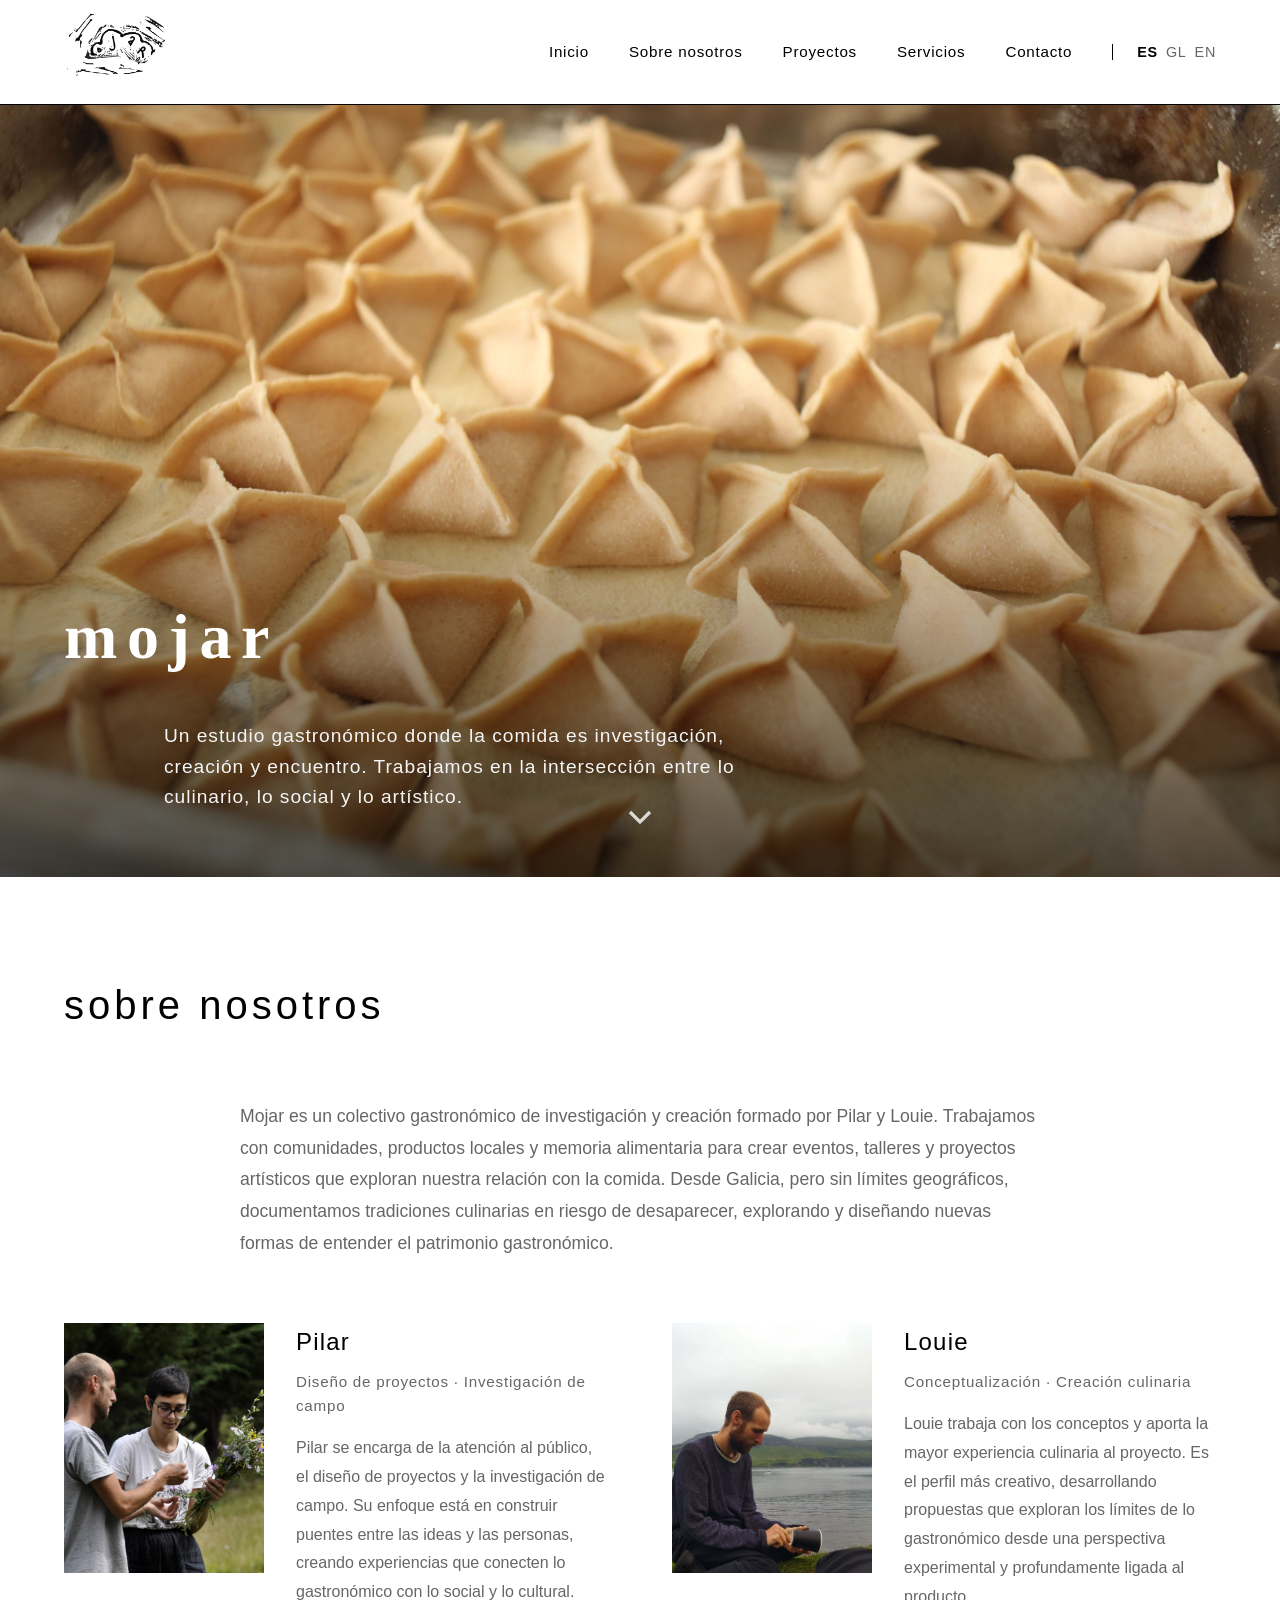
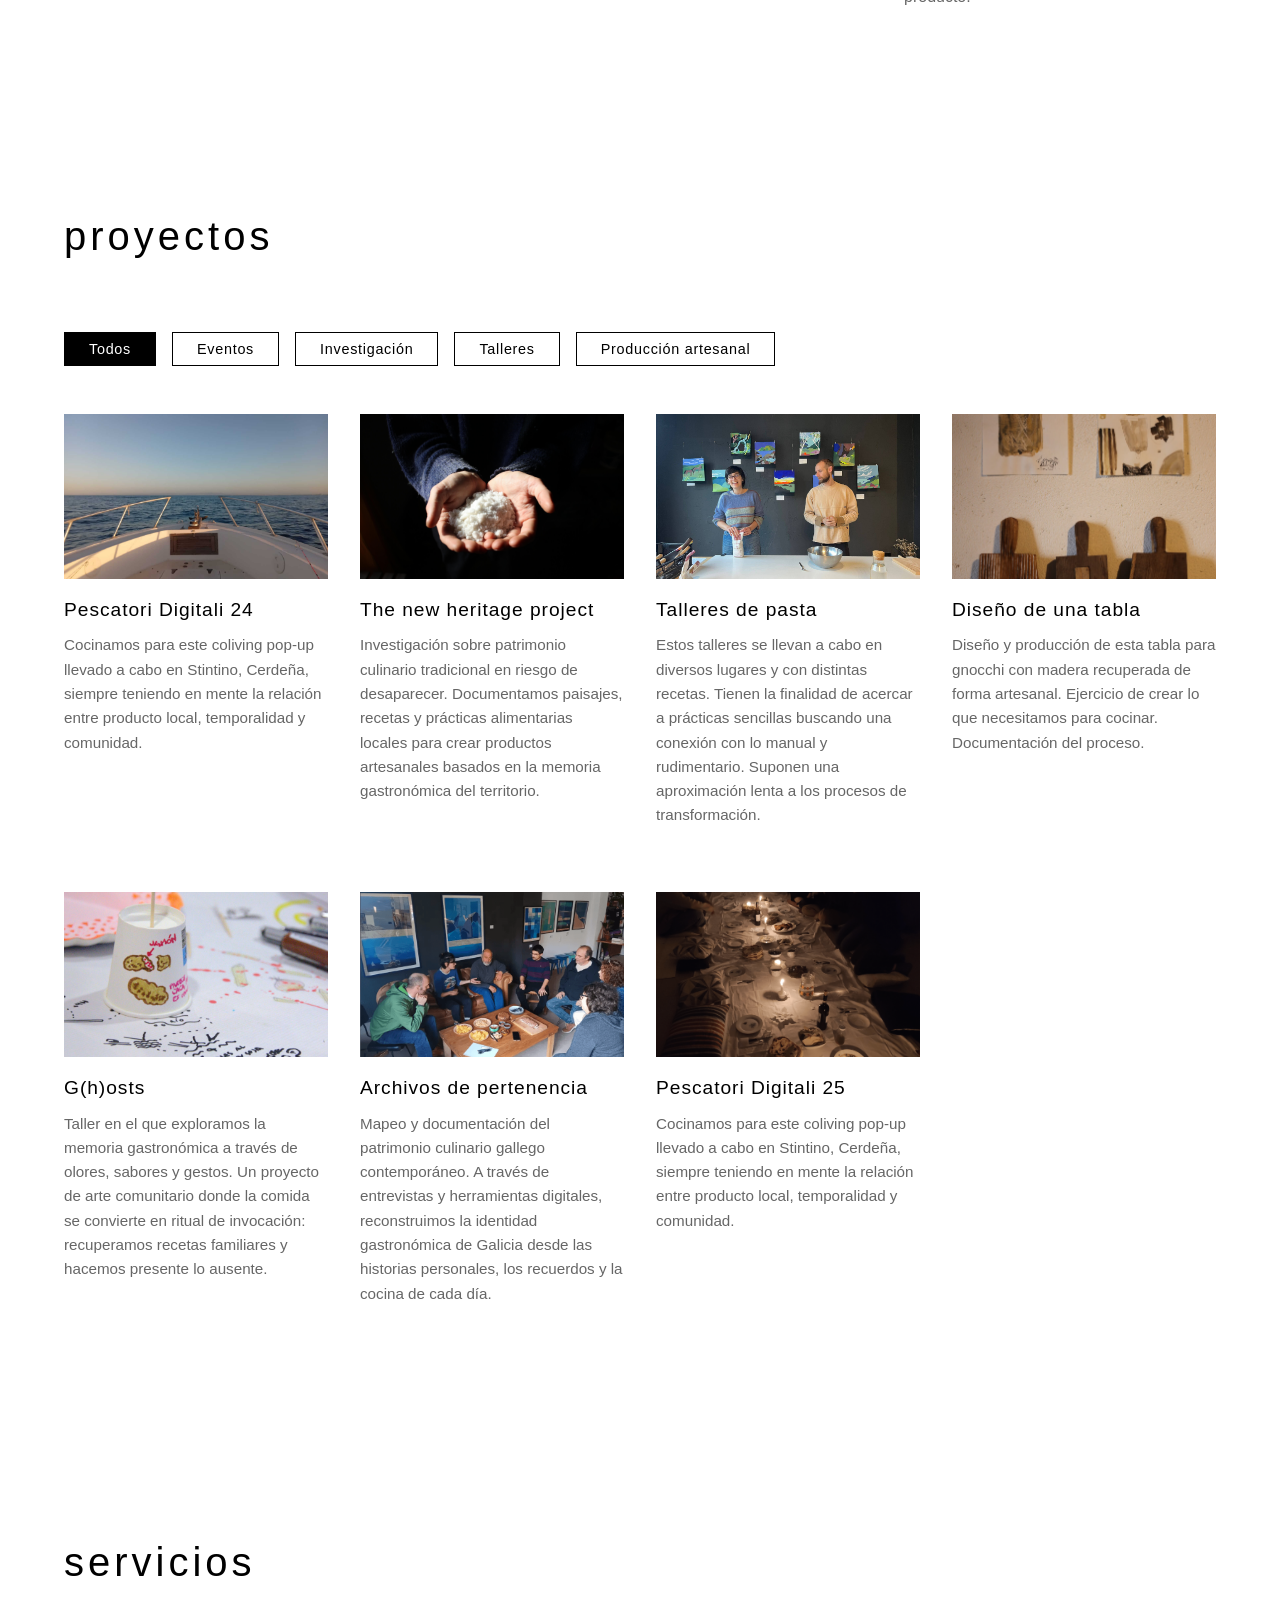
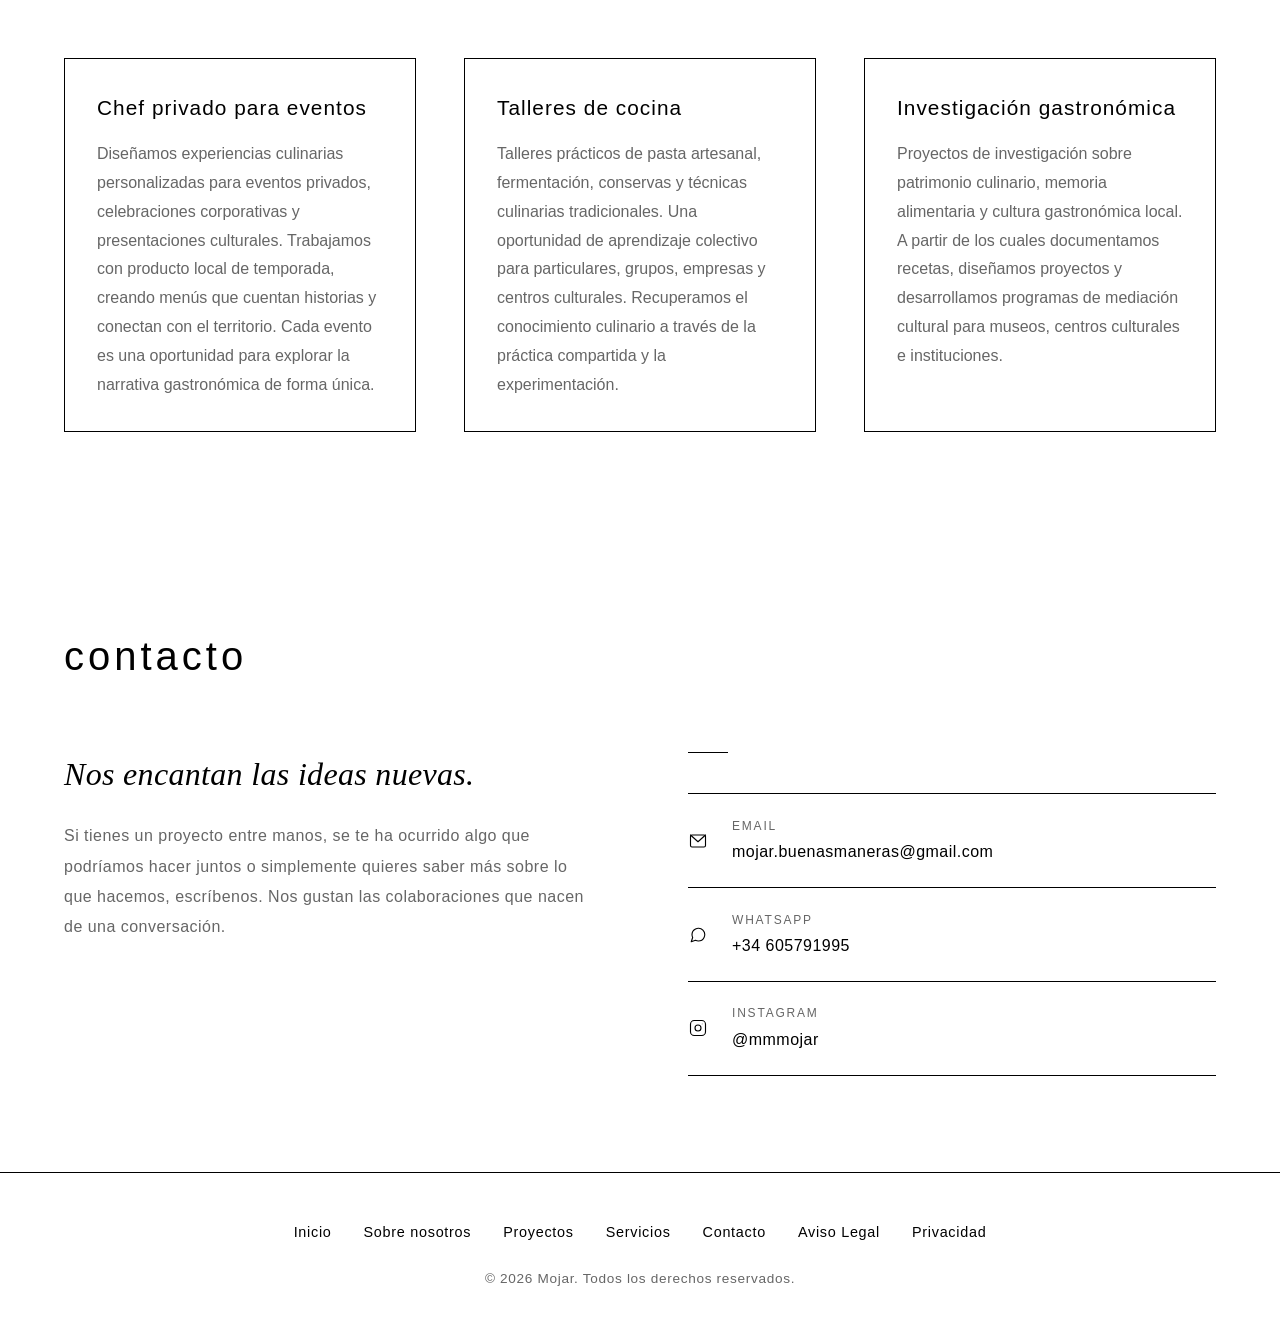
==== index.html @ 379e2e04 "v4" ====
<!DOCTYPE html>
<html lang="es">
<head>
    <meta charset="UTF-8">
    <meta name="viewport" content="width=device-width, initial-scale=1.0">
    <title>Mojar - Estudio Gastronómico</title>
    <style>
        * {
            margin: 0;
            padding: 0;
            box-sizing: border-box;
        }

        :root {
            --black: #000000;
            --white: #FFFFFF;
            --gray: #666666;
            --light-gray: #F5F5F5;
        }

        body {
            font-family: -apple-system, BlinkMacSystemFont, 'Segoe UI', Roboto, 'Helvetica Neue', Arial, sans-serif;
            line-height: 1.6;
            color: var(--black);
            background: var(--white);
        }

        img {
            width: 100%;
            height: 100%;
            object-fit: cover;
        }

        /* Navigation */
        nav {
            position: fixed;
            top: 0;
            width: 100%;
            background: var(--white);
            border-bottom: 1px solid var(--black);
            z-index: 1000;
            padding: 0.75rem 4rem;
        }

        .nav-content {
            max-width: 1400px;
            margin: 0 auto;
            display: flex;
            justify-content: space-between;
            align-items: center;
        }

        .logo {
            font-size: 1.5rem;
            font-weight: 600;
            letter-spacing: 0.1em;
            text-transform: lowercase;
            display: flex;
            align-items: center;
            gap: 0.2rem;
        }

        .logo img {
            height: 80px;
            width: auto;
        }

        .nav-links {
            display: flex;
            gap: 2.5rem;
            align-items: center;
        }

        .nav-links a {
            text-decoration: none;
            color: var(--black);
            font-size: 0.95rem;
            letter-spacing: 0.05em;
            transition: opacity 0.3s;
        }

        .nav-links a:hover {
            opacity: 0.5;
        }

        .lang-selector {
            display: flex;
            gap: 0.5rem;
            border-left: 1px solid var(--black);
            padding-left: 1.5rem;
        }

        .lang-btn {
            background: none;
            border: none;
            color: var(--gray);
            cursor: pointer;
            font-size: 0.9rem;
            letter-spacing: 0.05em;
            transition: color 0.3s;
        }

        .lang-btn.active {
            color: var(--black);
            font-weight: 600;
        }

        .lang-btn:hover {
            color: var(--black);
        }

        /* Hero Section */
        .hero {
            margin-top: 67px;
            height: 90vh;
            position: relative;
            overflow: hidden;

            background-image: url("imagenes/hero.JPG");
            background-size: cover;
            background-position: center;
        }

        .hero::before {
            content: "";
            position: absolute;
            inset: 0;

            background: linear-gradient(
              to top,
                rgba(0,0,0,0.65) 0%,
                rgba(0,0,0,0.25) 35%,
                rgba(0,0,0,0) 60%
            );
        }       

        .hero-content {
            position: absolute;
            bottom: 4rem;
            left: 4rem;
            right: 4rem;
            max-width: 800px;
            z-index: 2;
        }


        .hero h1 {
            font-size: 4rem;
            font-weight: 700;
            letter-spacing: 0.15em;
            margin-bottom: 2rem;
            text-transform: lowercase;
            font-family: 'EB Garamond', Georgia, serif;
            color: var(--white);
        }

        .hero p {
            font-size: 1.2rem;
            max-width: 600px;
            margin: 0 auto;
            color: var(--light-gray);
            letter-spacing: 0.05em;
        }

        /* Flecha scroll down */
        .scroll-arrow {
            position: absolute;
            bottom: 2rem;
            left: 50%;
            transform: translateX(-50%);
            color: var(--white);
            text-decoration: none;
            z-index: 3;
            animation: bounce 2s infinite;
            cursor: pointer;
            opacity: 0.8;
            transition: opacity 0.3s;
        }  

        .scroll-arrow:hover {
            opacity: 1;
        }

        @keyframes bounce {
            0%, 20%, 50%, 80%, 100% {
                transform: translateX(-50%) translateY(0);
            }   
            40% {
                transform: translateX(-50%) translateY(-10px);
            }
            60% {
                transform: translateX(-50%) translateY(-5px);
            }
        }

        /* Responsive - ocultar en móvil */ 
        @media (max-width: 768px) {
            .scroll-arrow {
                display: none;
            }
        }

        /* Section Styles */
        section {
            padding: 6rem 4rem;
            max-width: 1400px;
            margin: 0 auto;
        }

        .section-title {
            font-size: 2.5rem;
            font-weight: 300;
            letter-spacing: 0.1em;
            margin-bottom: 3rem;
            text-transform: lowercase;
        }

        /* About Section */
        .about-intro {
            max-width: 800px;
            margin: 0 auto 4rem;
            font-size: 1.1rem;
            line-height: 1.8;
            color: var(--gray);
        }

        .team {
            display: flex;
            gap: 4rem;
            margin-top: 4rem;
            align-items: flex-start;
        }

        .team-member {
            flex: 1;
            display: flex;
            gap: 2rem;
            align-items: flex-start;
        }

        .member-photo {
            width: 200px;
            height: 250px;
            flex-shrink: 0;
            background: var(--light-gray);
            display: flex;
            align-items: center;
            justify-content: center;
            color: var(--gray);
        }

        .member-info {
            flex: 1;
        }

        .member-name {
            font-size: 1.5rem;
            font-weight: 500;
            margin-bottom: 0.5rem;
            letter-spacing: 0.05em;
        }

        .member-role {
            color: var(--gray);
            margin-bottom: 1rem;
            font-size: 0.95rem;
            letter-spacing: 0.05em;
        }

        .member-description {
            color: var(--gray);
            line-height: 1.8;
        }

        /* Services Section */
        .services-grid {
            display: grid;
            grid-template-columns: repeat(auto-fit, minmax(300px, 1fr));
            gap: 3rem;
            margin-top: 3rem;
        }

        .service-item {
            padding: 2rem;
            border: 1px solid var(--black);
        }

        .service-title {
            font-size: 1.3rem;
            font-weight: 500;
            margin-bottom: 1rem;
            letter-spacing: 0.05em;
        }

        .service-description {
            color: var(--gray);
            line-height: 1.8;
        }

        /* Projects Section */
        .projects-filters {
            display: flex;
            gap: 1rem;
            margin-bottom: 3rem;
            flex-wrap: wrap;
        }

        .filter-btn {
            padding: 0.5rem 1.5rem;
            background: var(--white);
            border: 1px solid var(--black);
            color: var(--black);
            cursor: pointer;
            font-size: 0.9rem;
            letter-spacing: 0.05em;
            transition: all 0.3s;
        }

        .filter-btn:hover,
        .filter-btn.active {
            background: var(--black);
            color: var(--white);
        }

        .projects-grid {
            display: grid;
            grid-template-columns: repeat(4, 1fr);
            gap: 2rem;
        }

        @media (max-width: 1024px) {
            .projects-grid {
                grid-template-columns: repeat(2, 1fr);
            }       
        }

        @media (max-width: 600px) {
            .projects-grid {
                grid-template-columns: 1fr;
            }
        }
        .project-card {
            break-inside: avoid;
            display: block;
            margin-bottom: 2rem;
        }

        .project-card {
            cursor: pointer;
            transition: transform 0.3s, opacity 0.3s;
            text-decoration: none;
            color: inherit;
            display: block;
        }

        .project-card:hover {
            transform: translateY(-5px);
            opacity: 0.9;
        }

        .project-image {
            width: 100%;
            aspect-ratio: 16/10;
            background: var(--light-gray);
            margin-bottom: 1rem;
            display: flex;
            align-items: center;
            justify-content: center;
            color: var(--gray);
            transition: filter 0.3s;
            overflow: hidden;
        }

        .project-card:hover .project-image {
            filter: brightness(0.95);
        }

        .project-tags {
            display: none;
        }

        .project-title {
            font-size: 1.2rem;
            font-weight: 500;
            margin-bottom: 0.5rem;
            letter-spacing: 0.05em;
        }

        .project-description {
            color: var(--gray);
            line-height: 1.6;
            font-size: 0.95rem;
        }


        /* Blog Section */
        /* 
        .blog-grid {
            display: grid;
            grid-template-columns: repeat(auto-fill, minmax(350px, 1fr));
            gap: 2rem;
        }

        .blog-card {
            cursor: pointer;
            transition: opacity 0.3s;
            text-decoration: none;
            color: inherit;
            display: block;
        }

        .blog-card:hover {
            opacity: 0.8;
        }


        .blog-date {
            font-size: 0.85rem;
            color: var(--gray);
            margin-bottom: 0.5rem;
            letter-spacing: 0.05em;
        }

        .blog-title {
            font-size: 1.2rem;
            font-weight: 500;
            margin-bottom: 0.5rem;
            letter-spacing: 0.05em;
        }

        .blog-excerpt {
            color: var(--gray);
            line-height: 1.6;
        } 
        
        */

        /* Contacto */
        .contact{
            padding: 6rem 4rem;
            max-width: 1400px;
            margin: 0 auto;
        }

        .section-title {
            font-size: 2.5rem;
            font-weight: 300;
            letter-spacing: 0.1em;
            margin-bottom: 4rem;
            text-transform: lowercase;
        }

        .contact-wrapper {
            display: grid;
            grid-template-columns: 1fr 1fr;
            gap: 6rem;
            align-items: start;
        }

        /* Columna izquierda — texto */
        .contact-left {}

        .contact-tagline {
            font-family: 'EB Garamond', Georgia, serif;
            font-size: clamp(1.6rem, 2.5vw, 2.2rem);
            font-style: italic;
            font-weight: 400;
            line-height: 1.4;
            margin-bottom: 1.5rem;
            letter-spacing: 0.01em;
        }

        .contact-body {
            color: var(--gray);
            line-height: 1.9;
            font-size: 1rem;
            letter-spacing: 0.03em;
        }

        /* Columna derecha — datos de contacto */
        .contact-right {}

        .contact-divider {
            width: 40px;
            height: 1px;
            background: var(--black);
            margin-bottom: 2.5rem;
        }

        .contact-items {
            display: flex;
            flex-direction: column;
            gap: 0;
        }

        .contact-item {
            display: flex;
            align-items: center;
            gap: 1.5rem;
            padding: 1.4rem 0;
            border-bottom: 1px solid var(--black);
            text-decoration: none;
            color: var(--black);
            transition: opacity 0.3s;
        }

        .contact-item:first-child {
            border-top: 1px solid var(--black);
        }

        .contact-item:hover {
            opacity: 0.5;
        }

        .contact-icon {
            width: 20px;
            height: 20px;
            flex-shrink: 0;
            display: flex;
            align-items: center;
            justify-content: center;
        }

        .contact-icon svg {
            width: 18px;
            height: 18px;
            stroke: var(--black);
            fill: none;
            stroke-width: 1.5;
            stroke-linecap: round;
            stroke-linejoin: round;
        }

        .contact-label {
            font-size: 0.75rem;
            letter-spacing: 0.15em;
            text-transform: uppercase;
            color: var(--gray);
            display: block;
            margin-bottom: 0.2rem;
        }

        .contact-value {
            font-size: 1rem;
            letter-spacing: 0.03em;
        }

        /* Responsive */
        @media (max-width: 900px) {
            #contacto {
                padding: 4rem 2rem;
            }

            .contact-wrapper {
                grid-template-columns: 1fr;
                gap: 3rem;
            }
        }

        @media (max-width: 480px) {
            #contacto {
                padding: 3rem 1.5rem;
            }

            .section-title {
                font-size: 2rem;
                margin-bottom: 2.5rem;
            }
        }
     

        /* Contact Form */
        /*
        .contact-content {
            max-width: 800px;
            margin: 0 auto;
        }

        .contact-form {
            display: flex;
            flex-direction: column;
            gap: 1.5rem;
        }

        .form-group {
            display: flex;
            flex-direction: column;
        }

        .form-group label {
            margin-bottom: 0.5rem;
            font-size: 0.9rem;
            letter-spacing: 0.05em;
        }

        .form-group input,
        .form-group textarea {
            padding: 1rem;
            border: 1px solid var(--black);
            background: var(--white);
            font-family: inherit;
            font-size: 1rem;
        }

        .form-group textarea {
            min-height: 200px;
            resize: vertical;
        }

        .submit-btn {
            padding: 1rem 2rem;
            background: var(--black);
            color: var(--white);
            border: none;
            cursor: pointer;
            font-size: 1rem;
            letter-spacing: 0.05em;
            transition: opacity 0.3s;
            align-self: flex-start;
        }

        .submit-btn:hover {
            opacity: 0.8;
        }
        */

        /* Footer */
        footer {
            border-top: 1px solid var(--black);
            padding: 3rem 4rem;
            text-align: center;
        }

        .footer-content {
            max-width: 1400px;
            margin: 0 auto;
        }

        .footer-links {
            display: flex;
            gap: 2rem;
            justify-content: center;
            margin-bottom: 1.5rem;
        }

        .footer-links a {
            color: var(--black);
            text-decoration: none;
            font-size: 0.9rem;
            letter-spacing: 0.05em;
            transition: opacity 0.3s;
        }

        .footer-links a:hover {
            opacity: 0.5;
        }

        .copyright {
            color: var(--gray);
            font-size: 0.85rem;
            letter-spacing: 0.05em;
        }

        /* Responsive */
        @media (max-width: 1024px) {
            nav {
                padding: 1rem 2rem;
            }

            .nav-links {
                gap: 1.5rem;
                font-size: 0.9rem;
            }

            section {
                padding: 4rem 2rem;
            }

            .projects-grid {
                flex-direction: column;
            }

            .projects-column {
                animation: none !important;
            }

            .team {
                flex-direction: column;
                gap: 3rem;
            }
        }

        @media (max-width: 768px) {
            nav {
                padding: 1rem 1.5rem;
            }

            .nav-content {
                flex-direction: column;
                gap: 1rem;
            }

            .nav-links {
                flex-wrap: wrap;
                justify-content: center;
                gap: 1rem;
                font-size: 0.85rem;
            }

            .lang-selector {
                border-left: none;
                border-top: 1px solid var(--black);
                padding-left: 0;
                padding-top: 0.75rem;
            }

            section {
                padding: 3rem 1.5rem;
            }

            .hero {
                height: 70vh;
            }

            .hero {
                margin-top: 110px; /* compensa el nav apilado */
            }

            .hero-content {
                bottom: 2rem;
                left: 1.5rem;
                right: 1.5rem;
            }

            .hero h1 {
                font-size: 2.5rem;
            }

            .hero p {
                font-size: 1rem;
            }

            .section-title {
                font-size: 2rem;
            }

            .team-member {
                flex-direction: column;
            }

            .member-photo {
                width: 100%;
                max-width: 250px;
                margin: 0 auto;
            }

            .projects-grid,
            .blog-grid {
                gap: 2rem;
            }

            .services-grid {
                grid-template-columns: 1fr;
                gap: 2rem;
            }

            .footer-links {
                flex-direction: column;
                gap: 1rem;
            }
        }

        @media (max-width: 480px) {
            .hero {
                margin-top: 120px;
                height: 60vh;
            }

            .hero-content {
                left: 1rem;
                right: 1rem;
                bottom: 1.5rem;
            }
            .section-title {
                font-size: 1.75rem;
            }

            .service-item {
                padding: 1.5rem;
            }
        }

        .hidden {
            display: none;
        }
    </style>
</head>
<body>
    <!-- Navigation -->
    <nav>
        <div class="nav-content">
            <div class="logo">
                <!-- OPCIÓN 1: Solo logo -->
                <img src="imagenes/mojar_logo.png" alt="mojar">
            </div>
            <div class="nav-links">
                <a href="#inicio" id="nav-home">Inicio</a>
                <a href="#sobre-nosotros" id="nav-about">Sobre nosotros</a>
                <a href="#proyectos" id="nav-projects">Proyectos</a>
                <a href="#servicios" id="nav-services">Servicios</a>
                <!-- <a href="#blog" id="nav-blog">Blog</a> -->
                <a href="#contacto" id="nav-contact">Contacto</a>
                <div class="lang-selector">
                    <button class="lang-btn active" data-lang="es">ES</button>
                    <button class="lang-btn" data-lang="gl">GL</button>
                    <button class="lang-btn" data-lang="en">EN</button>
                </div>
            </div>
        </div>
    </nav>

    <!-- Hero Section -->
    <section class="hero" id="inicio">
        <div class="hero-content">
            <h1 id="hero-title">mojar</h1>
            <p id="hero-subtitle"></p>
        </div>

        <a href="#sobre-nosotros" class="scroll-arrow">
            <svg width="40" height="40" viewBox="0 0 24 24" fill="none" stroke="currentColor" stroke-width="2">
                <polyline points="6 9 12 15 18 9"></polyline>
            </svg>
        </a>
    </section>

    <!-- About Section -->
    <section id="sobre-nosotros">
        <h2 class="section-title" id="about-title">Sobre nosotros</h2>
        <div class="about-intro">
            <p id="about-intro"></p>
        </div>

        <div class="team" id="team-container"></div>
    </section>

    <!-- Projects Section -->
    <section id="proyectos">
        <h2 class="section-title" id="projects-title">Proyectos</h2>
        
        <div class="projects-filters">
            <button class="filter-btn active" data-filter="all" id="filter-all">Todos</button>
            <button class="filter-btn" data-filter="eventos" id="filter-eventos">Eventos</button>
            <button class="filter-btn" data-filter="investigacion" id="filter-investigacion">Investigación</button>
            <button class="filter-btn" data-filter="talleres" id="filter-talleres">Talleres</button>
            <button class="filter-btn" data-filter="produccion" id="filter-produccion">Producción artesanal</button>
        </div>

        <div class="projects-grid" id="projectsContainer">
            <div class="projects-column column-1"></div>
            <div class="projects-column column-2"></div>
            <div class="projects-column column-3"></div>
            <div class="projects-column column-4"></div>
        </div>
    </section>


    <!-- Services Section -->
    <section id="servicios">
        <h2 class="section-title" id="services-title">Servicios</h2>
        <div class="services-grid" id="services-container"></div>
    </section>


    <!-- Blog Section -->
    <!--
    <section id="blog">
        <h2 class="section-title" id="blog-title">Blog</h2>
        <div class="blog-grid" id="blog-container"></div>
    </section>
    -->

    <!-- Contact Section -->
    <section id="contacto">
        <h2 class="section-title" id="contact-title">Contacto</h2>
    
        <div class="contact-wrapper">
    
            <!-- Columna izquierda: texto -->
            <div class="contact-left">
                <p class="contact-tagline">
                    Nos encantan las ideas nuevas.
                </p>
                <p class="contact-body">
                    Si tienes un proyecto entre manos, se te ha ocurrido algo que podríamos hacer juntos o simplemente quieres saber más sobre lo que hacemos, escríbenos. Nos gustan las colaboraciones que nacen de una conversación.
                </p>
            </div>
    
            <!-- Columna derecha: datos -->
            <div class="contact-right">
                <div class="contact-divider"></div>
                <div class="contact-items">
    
                    <!-- Email -->
                    <a href="mailto:mojar.buenasmaneras@gmail.com" class="contact-item">
                        <div class="contact-icon">
                            <svg viewBox="0 0 24 24">
                                <rect x="2" y="4" width="20" height="16" rx="2"/>
                                <polyline points="2,4 12,13 22,4"/>
                            </svg>
                        </div>
                        <div>
                            <span class="contact-label">Email</span>
                            <span class="contact-value">mojar.buenasmaneras@gmail.com</span>
                        </div>
                    </a>
    
                    <!-- WhatsApp -->
                    <a href="https://wa.me/34605791995" class="contact-item" target="_blank" rel="noopener">
                        <div class="contact-icon">
                            <svg viewBox="0 0 24 24">
                                <path d="M21 11.5a8.38 8.38 0 0 1-.9 3.8 8.5 8.5 0 0 1-7.6 4.7 8.38 8.38 0 0 1-3.8-.9L3 21l1.9-5.7a8.38 8.38 0 0 1-.9-3.8 8.5 8.5 0 0 1 4.7-7.6 8.38 8.38 0 0 1 3.8-.9h.5a8.48 8.48 0 0 1 8 8v.5z"/>
                            </svg>
                        </div>
                        <div>
                            <span class="contact-label">WhatsApp</span>
                            <span class="contact-value">+34 605791995</span>
                        </div>
                    </a>
    
                    <!-- Instagram -->
                    <a href="https://instagram.com/mmmojar" class="contact-item" target="_blank" rel="noopener">
                        <div class="contact-icon">
                            <svg viewBox="0 0 24 24">
                                <rect x="2" y="2" width="20" height="20" rx="5" ry="5"/>
                                <circle cx="12" cy="12" r="4"/>
                                <circle cx="17.5" cy="6.5" r="0.5" fill="var(--black)" stroke="none"/>
                            </svg>
                        </div>
                        <div>
                            <span class="contact-label">Instagram</span>
                            <span class="contact-value">@mmmojar</span>
                        </div>
                    </a>
    
                </div>
            </div>
    
        </div>
    </section>
    <!-- Contact Form -->
    <!--
    <section id="contacto">
        <h2 class="section-title" id="contact-title">Contacto</h2>
        
        <div class="contact-content">
            <form class="contact-form" id="contactForm">
                <div class="form-group">
                    <label for="name" id="form-name-label">Nombre</label>
                    <input type="text" id="name" name="name" required>
                </div>

                <div class="form-group">
                    <label for="email" id="form-email-label">Email</label>
                    <input type="email" id="email" name="email" required>
                </div>

                <div class="form-group">
                    <label for="subject" id="form-subject-label">Asunto</label>
                    <input type="text" id="subject" name="subject" required>
                </div>

                <div class="form-group">
                    <label for="message" id="form-message-label">Mensaje</label>
                    <textarea id="message" name="message" required></textarea>
                </div>

                <button type="submit" class="submit-btn" id="form-submit">Enviar mensaje</button>
            </form>
        </div>
    </section>
    -->
    <!-- Footer -->
    <footer>
        <div class="footer-content">
            <div class="footer-links">
                <a href="#inicio">Inicio</a>
                <a href="#sobre-nosotros">Sobre nosotros</a>
                <a href="#proyectos">Proyectos</a>
                <a href="#servicios">Servicios</a>
                <!-- <a href="#blog">Blog</a> -->
                <a href="#contacto">Contacto</a>
                <a href="aviso-legal.html">Aviso Legal</a>
                <a href="privacidad.html">Privacidad</a>
            </div>
            <p class="copyright">© 2026 Mojar. Todos los derechos reservados.</p>
        </div>
    </footer>

    <!-- CONTENIDO EDITABLE - Carga desde contenido.js -->
    <script src="contenido.js"></script>
    
    <script>
        // Cargar contenido desde contenido.js
        function cargarContenido(lang) {
            const content = CONTENIDO[lang];
            
            // Hero
            document.getElementById('hero-subtitle').textContent = content.hero.subtitle;
            
            // Navigation
            document.getElementById('nav-home').textContent = content.nav.home;
            document.getElementById('nav-about').textContent = content.nav.about;
            document.getElementById('nav-projects').textContent = content.nav.projects;
            document.getElementById('nav-services').textContent = content.nav.services;
            /* document.getElementById('nav-blog').textContent = content.nav.blog; */
            document.getElementById('nav-contact').textContent = content.nav.contact;
            
            // About
            document.getElementById('about-title').textContent = content.about.title;
            document.getElementById('about-intro').textContent = content.about.intro;
            
            // Team
            const teamContainer = document.getElementById('team-container');
            teamContainer.innerHTML = content.about.team.map(member => `
                <div class="team-member">
                    <div class="member-photo">
                        ${member.photo ? `<img src="${member.photo}" alt="${member.name}">` : `[Foto de ${member.name}]`}
                    </div>
                    <div class="member-info">
                        <h3 class="member-name">${member.name}</h3>
                        <p class="member-role">${member.role}</p>
                        <p class="member-description">${member.description}</p>
                    </div>
                </div>
            `).join('');
            
            // Projects
            document.getElementById('projects-title').textContent = content.projects.title;
            document.getElementById('filter-all').textContent = content.projects.filters.all;
            document.getElementById('filter-eventos').textContent = content.projects.filters.eventos;
            document.getElementById('filter-investigacion').textContent = content.projects.filters.investigacion;
            document.getElementById('filter-talleres').textContent = content.projects.filters.talleres;
            document.getElementById('filter-produccion').textContent = content.projects.filters.produccion;
            
            // Distribuir proyectos en columnas
            const container = document.getElementById('projectsContainer');

            container.innerHTML = content.projects.items.map(project => `
            <a href="${project.url}" class="project-card" data-tags="${project.tags.join(' ')}">
                <div class="project-image">
                    ${project.image ? `<img src="${project.image}" alt="${project.title}">` : `[Imagen: ${project.title}]`}
                </div>
                <h3 class="project-title">${project.title}</h3>
                <p class="project-description">${project.description}</p>
            </a>
            `).join('');
            
            // Services
            document.getElementById('services-title').textContent = content.services.title;
            document.getElementById('services-container').innerHTML = content.services.items.map(service => `
                <div class="service-item">
                    <h3 class="service-title">${service.title}</h3>
                    <p class="service-description">${service.description}</p>
                </div>
            `).join('');
            
            /*// Blog
            document.getElementById('blog-title').textContent = content.blog.title;
            document.getElementById('blog-container').innerHTML = content.blog.items.map(post => `
                <a href="${post.url}" class="blog-card">
                    ${post.image ? `<div class="blog-image"><img src="${post.image}" alt="${post.title}"></div>` : ''}
                <p class="blog-date">${post.date}</p>
                <h3 class="blog-title">${post.title}</h3>
                <p class="blog-excerpt">${post.excerpt}</p>
                </a>
            `).join('');*/
            
            // Contact
            //document.getElementById('contact-title').textContent = content.contact.title;
            //document.getElementById('form-name-label').textContent = content.contact.form.name;
            //document.getElementById('form-email-label').textContent = content.contact.form.email;
            //document.getElementById('form-subject-label').textContent = content.contact.form.subject;
            //document.getElementById('form-message-label').textContent = content.contact.form.message;
            //document.getElementById('form-submit').textContent = content.contact.form.submit;
            
            // Footer
            document.getElementById('footer-home').textContent = content.nav.home;
            document.getElementById('footer-about').textContent = content.nav.about;
            document.getElementById('footer-projects').textContent = content.nav.projects;
            document.getElementById('footer-services').textContent = content.nav.services;
            /* document.getElementById('footer-blog').textContent = content.nav.blog; */
            document.getElementById('footer-contact').textContent = content.nav.contact;
            document.getElementById('footer-rights').textContent = content.footer.rights;
        }

        // Language selector
        const langBtns = document.querySelectorAll('.lang-btn');
        let currentLang = 'es';

        langBtns.forEach(btn => {
            btn.addEventListener('click', () => {
                langBtns.forEach(b => b.classList.remove('active'));
                btn.classList.add('active');
                currentLang = btn.dataset.lang;
                cargarContenido(currentLang);
            });
        });

        // Projects filter
        const filterBtns = document.querySelectorAll('.filter-btn');

        filterBtns.forEach(btn => {
            btn.addEventListener('click', () => {

                const filter = btn.dataset.filter;

                filterBtns.forEach(b => b.classList.remove('active'));
                btn.classList.add('active');

                const projects = document.querySelectorAll('.project-card');

                projects.forEach(project => {

                    const tags = project.dataset.tags.split(' ');

                    if (filter === 'all' || tags.includes(filter)) {
                        project.classList.remove('hidden');
                    } else {
                        project.classList.add('hidden');
                    }
                });
            });
        });

        // Contact form
        //document.getElementById('contactForm').addEventListener('submit', (e) => {
        //    e.preventDefault();
        //    alert('Formulario enviado! (Configura tu backend aquí)');
        //});

        // Cargar contenido inicial
        cargarContenido('es');
    </script>
</body>
</html>
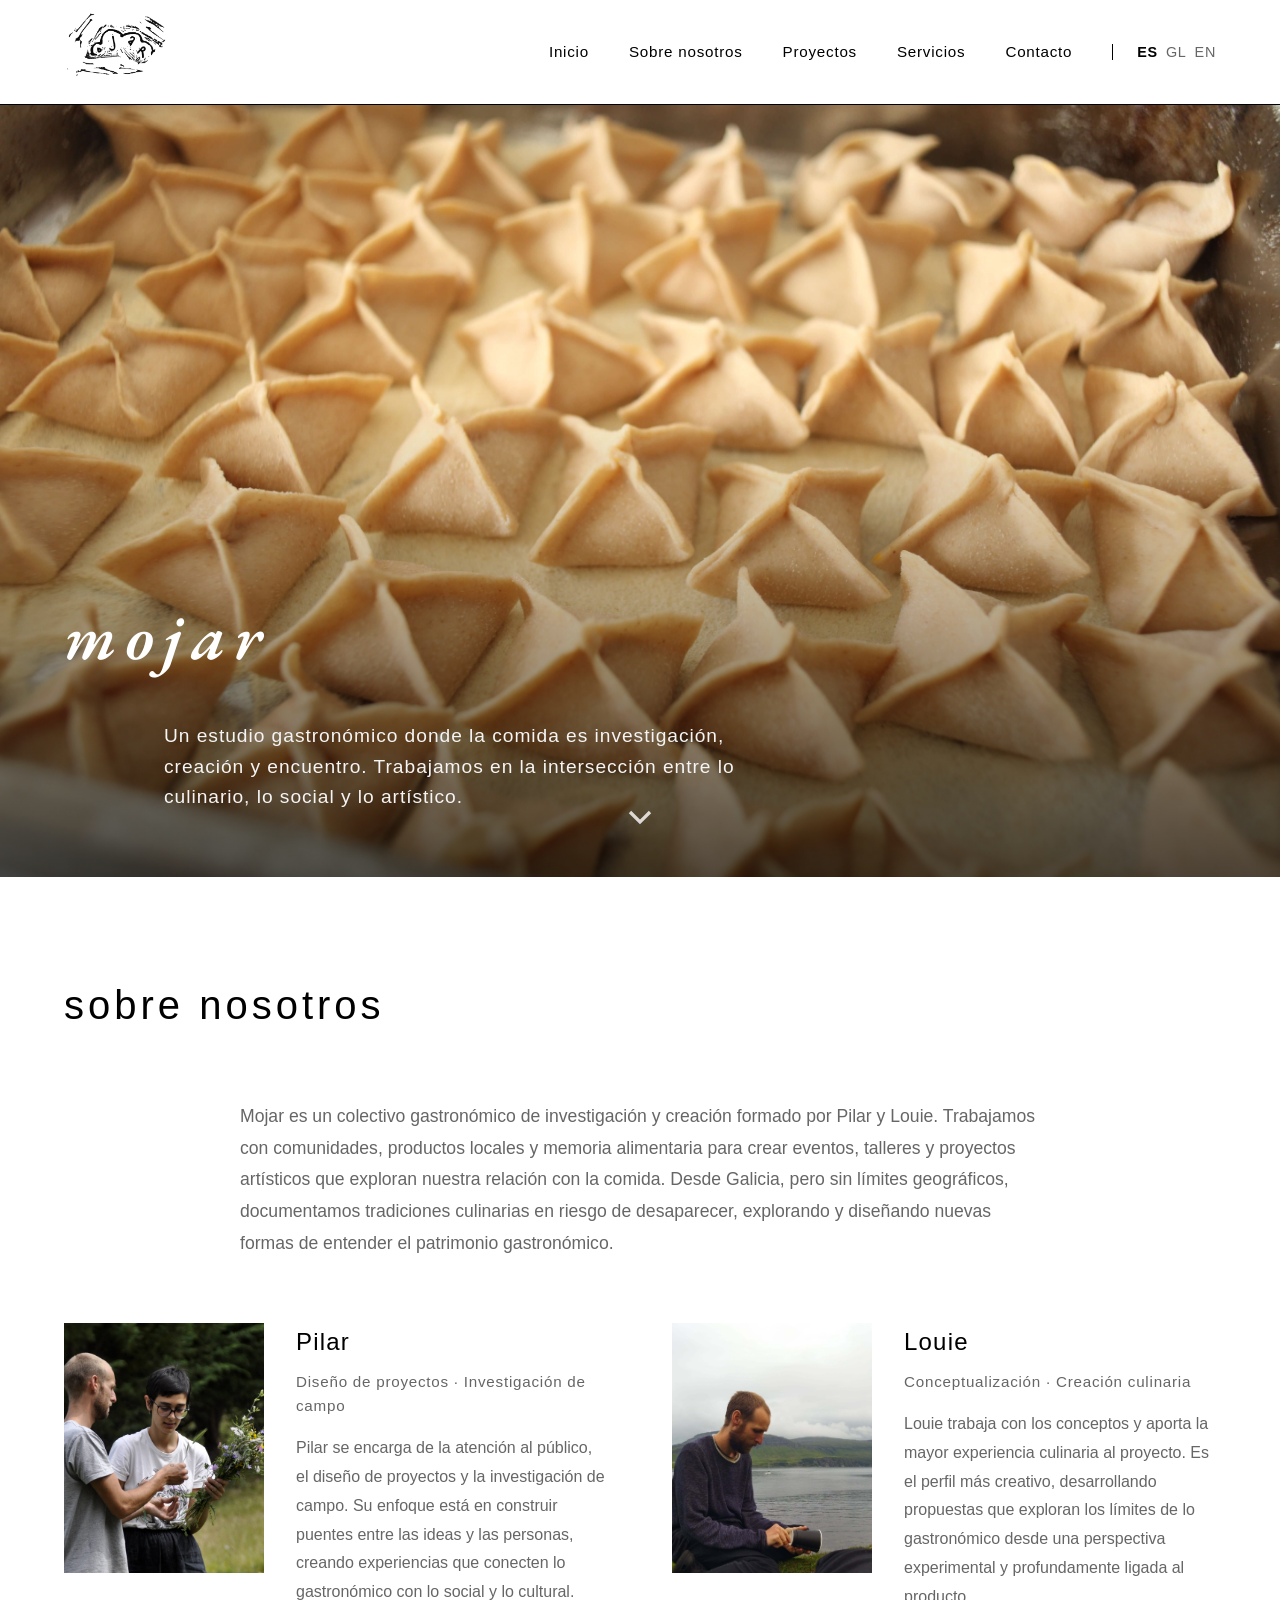
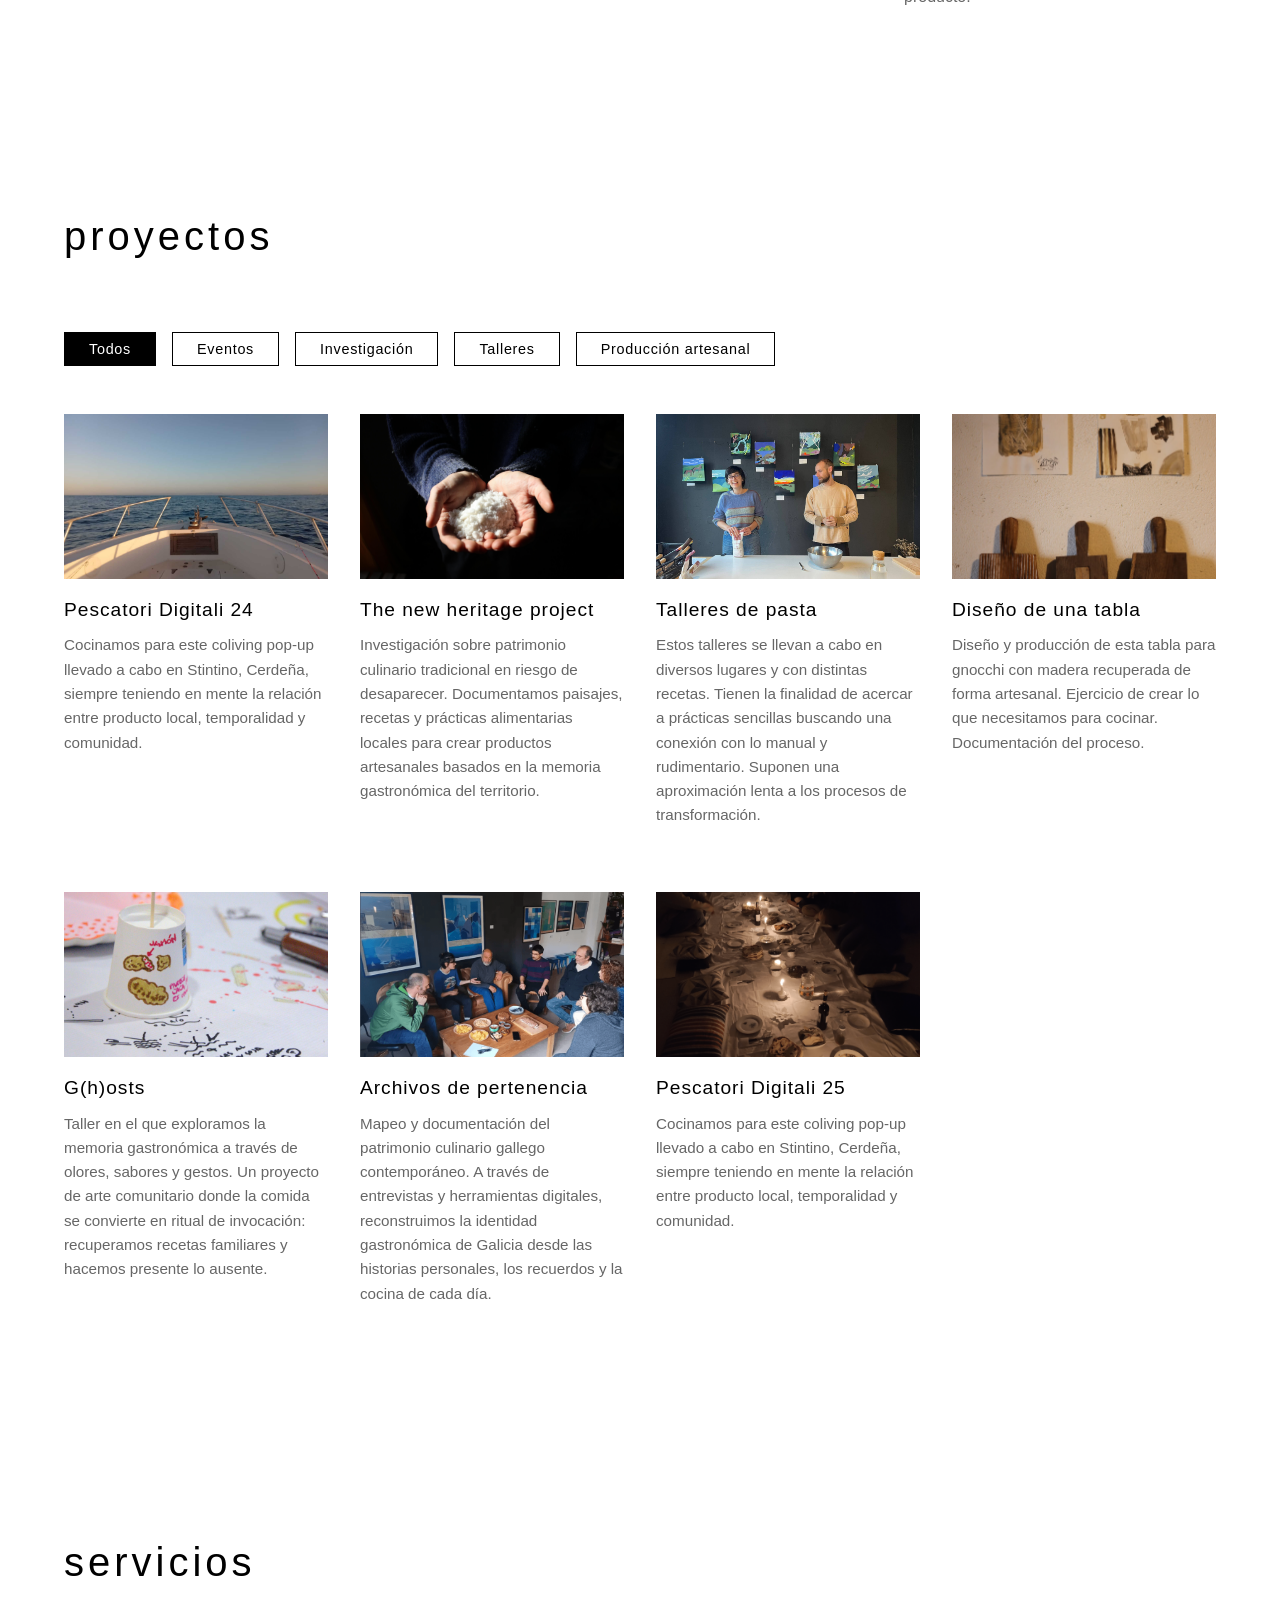
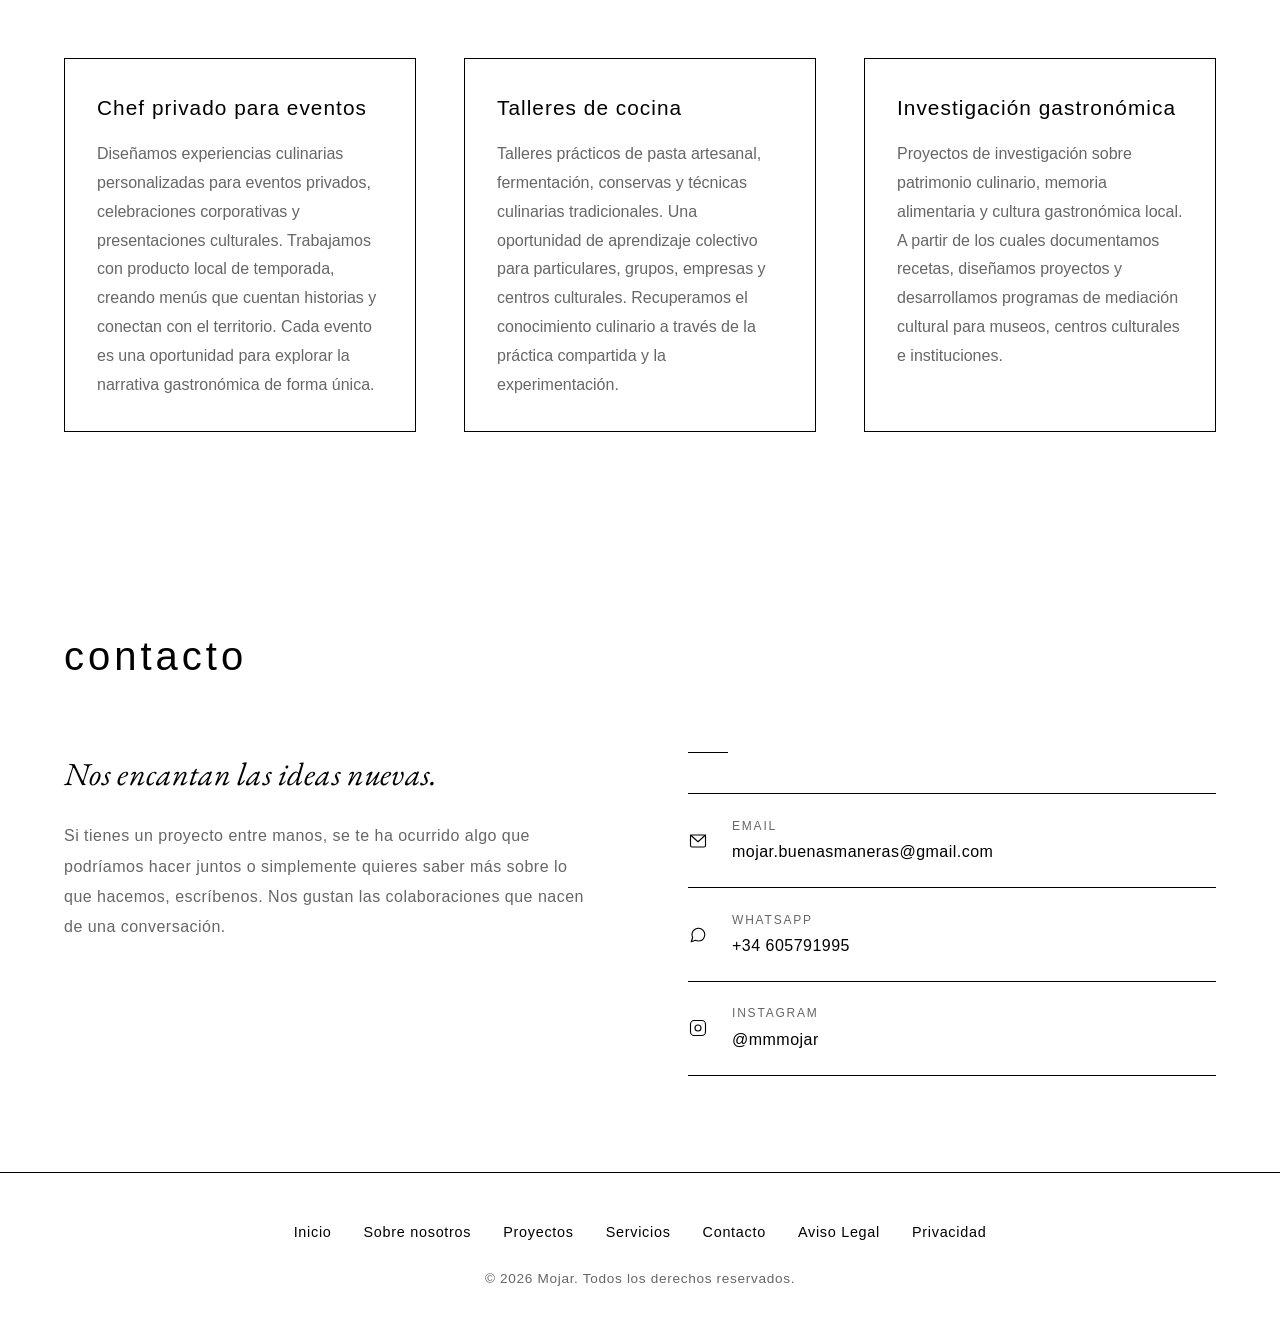
==== commit 839b1440: "mojar tipo" ====
--- a/index.html
+++ b/index.html
@@ -3,6 +3,7 @@
 <head>
     <meta charset="UTF-8">
     <meta name="viewport" content="width=device-width, initial-scale=1.0">
+    <link href="https://fonts.googleapis.com/css2?family=EB+Garamond:ital,wght@0,400;0,500;1,400&display=swap" rel="stylesheet">
     <title>Mojar - Estudio Gastronómico</title>
     <style>
         * {
@@ -146,7 +147,8 @@
 
         .hero h1 {
             font-size: 4rem;
-            font-weight: 700;
+            font-style: italic;
+            font-weight: 600;
             letter-spacing: 0.15em;
             margin-bottom: 2rem;
             text-transform: lowercase;
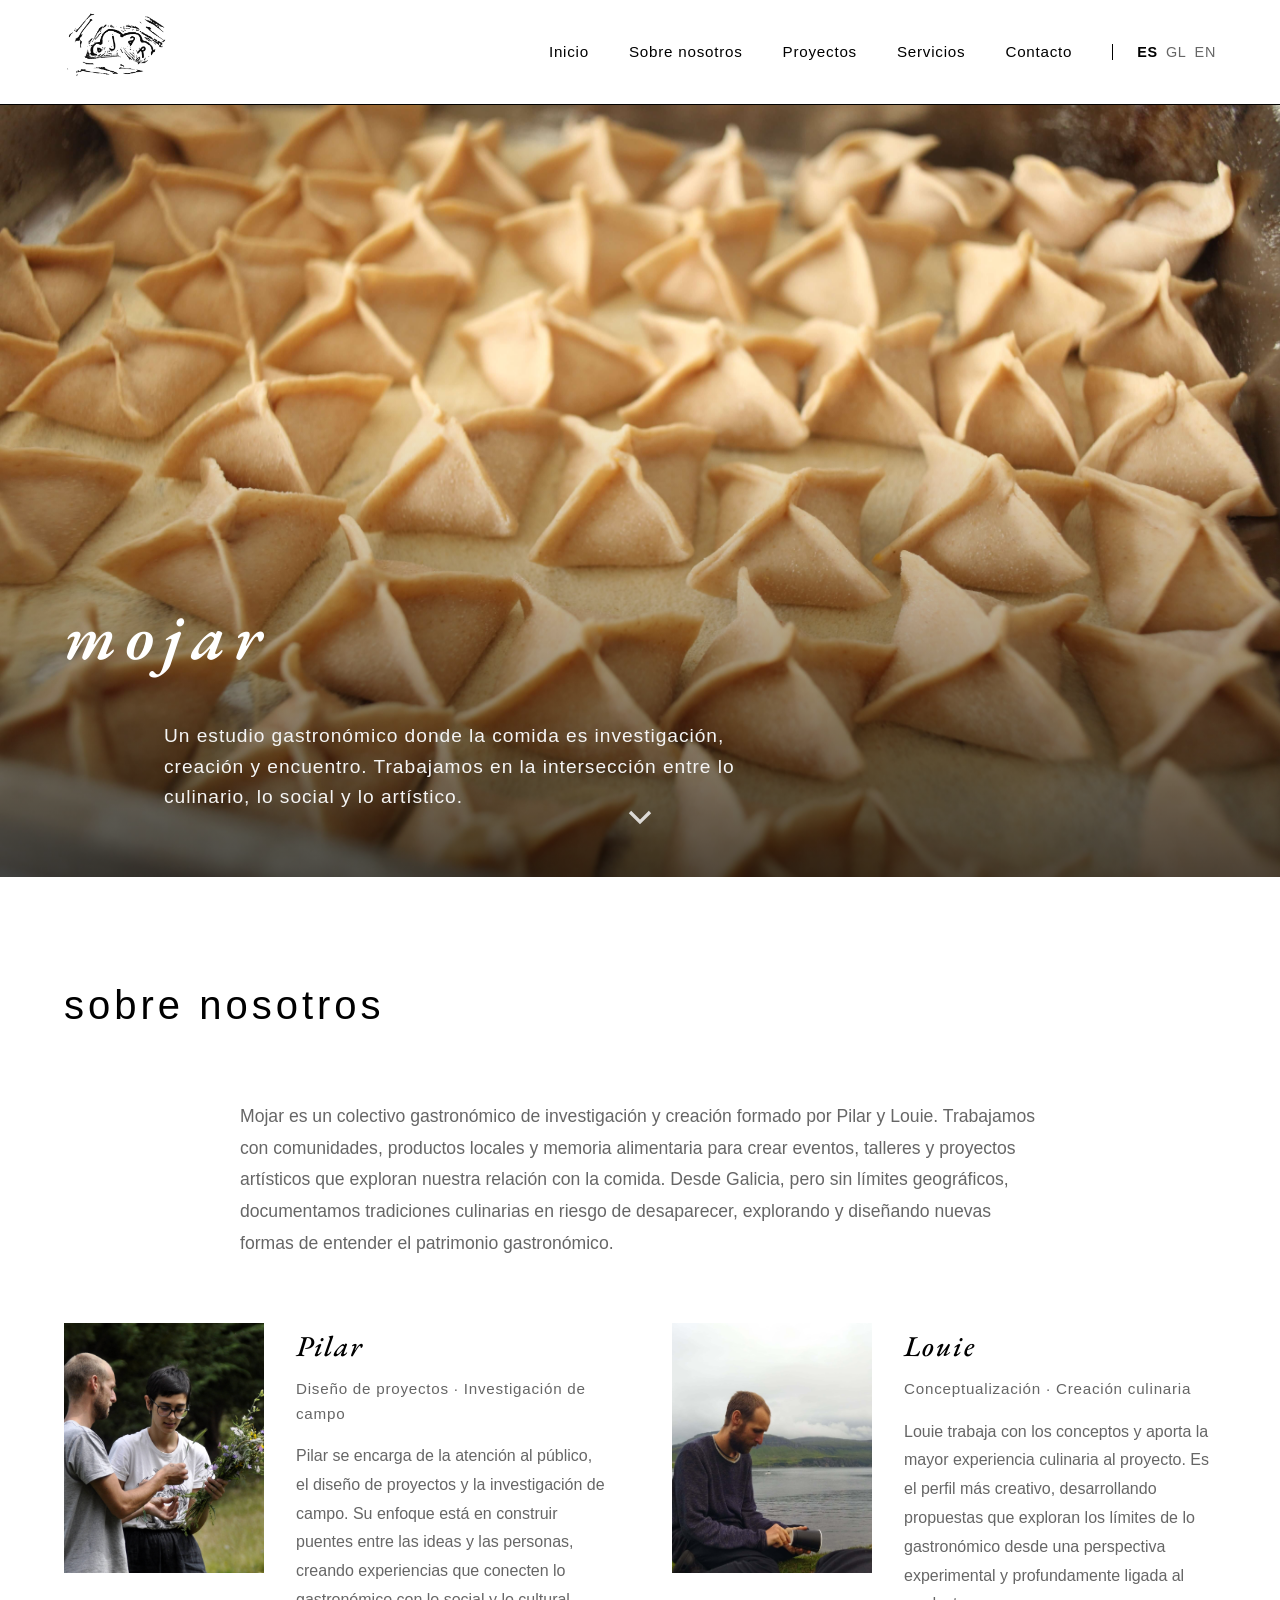
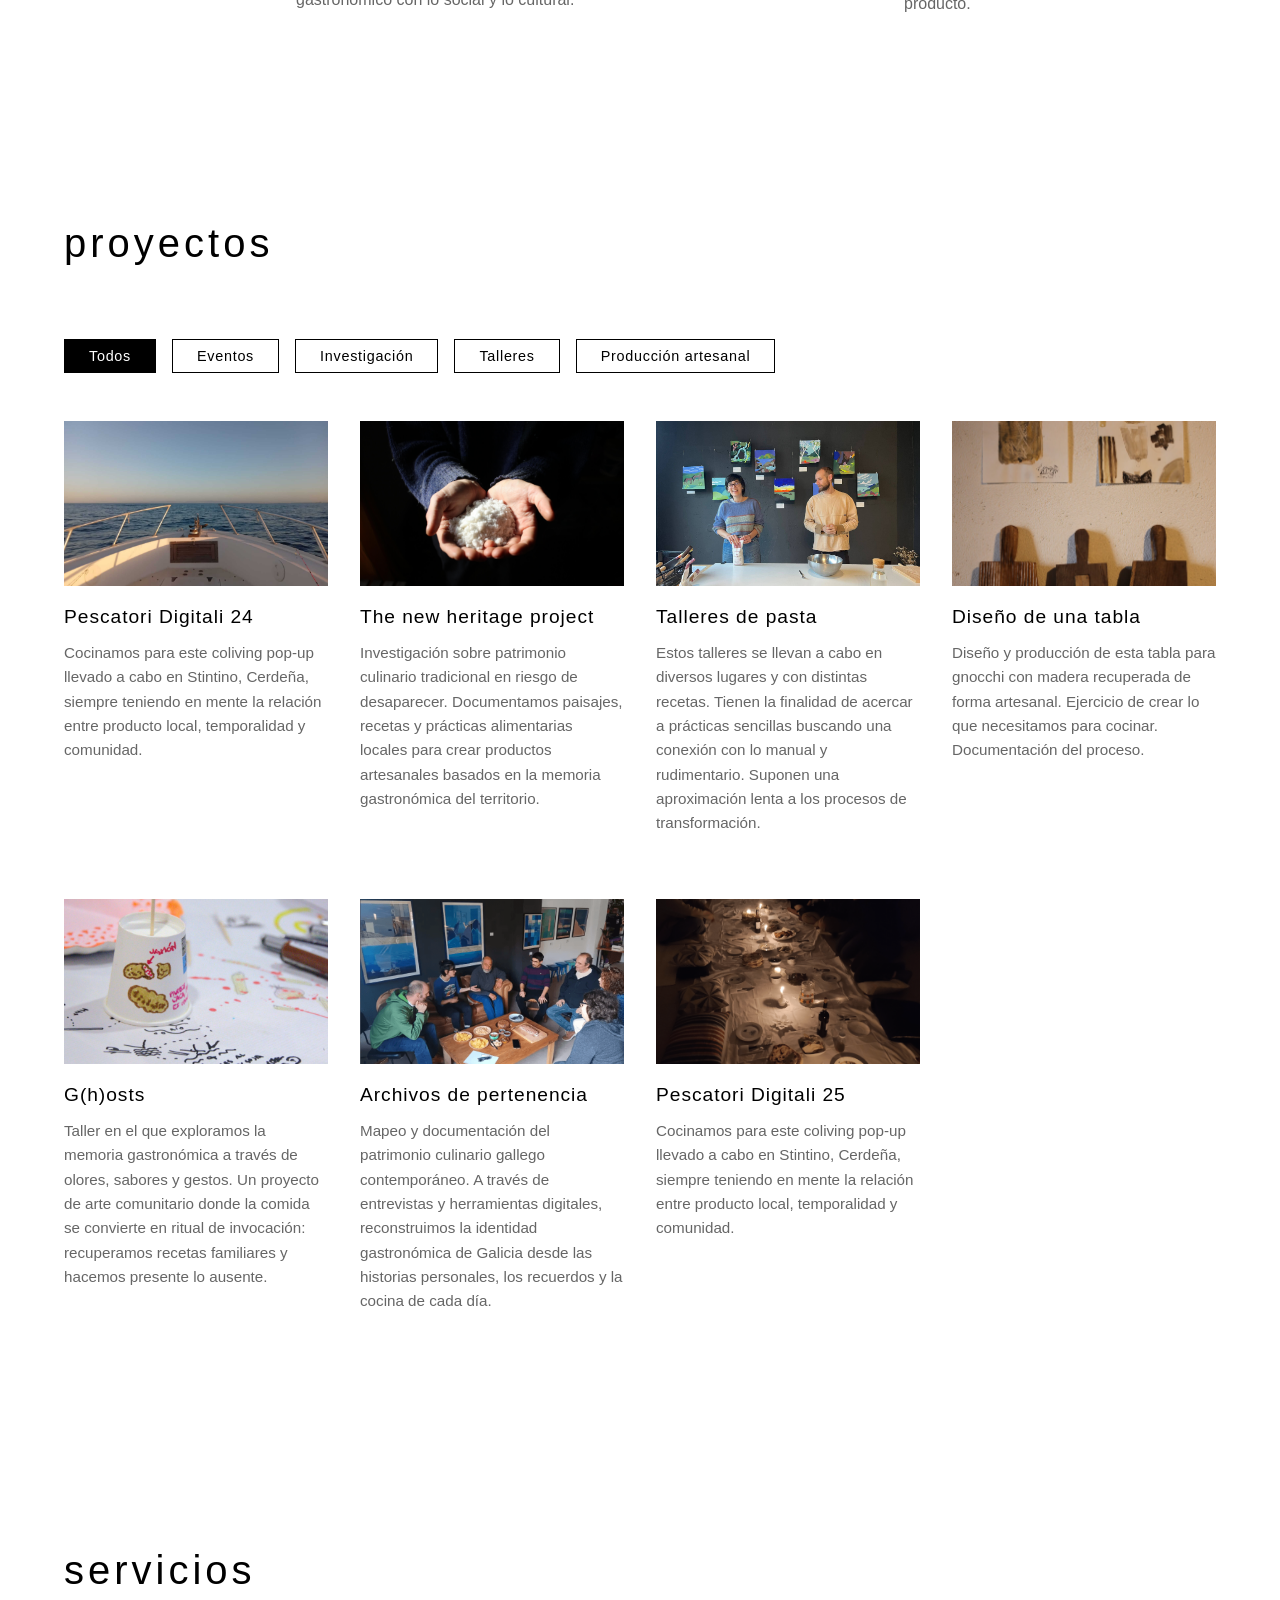
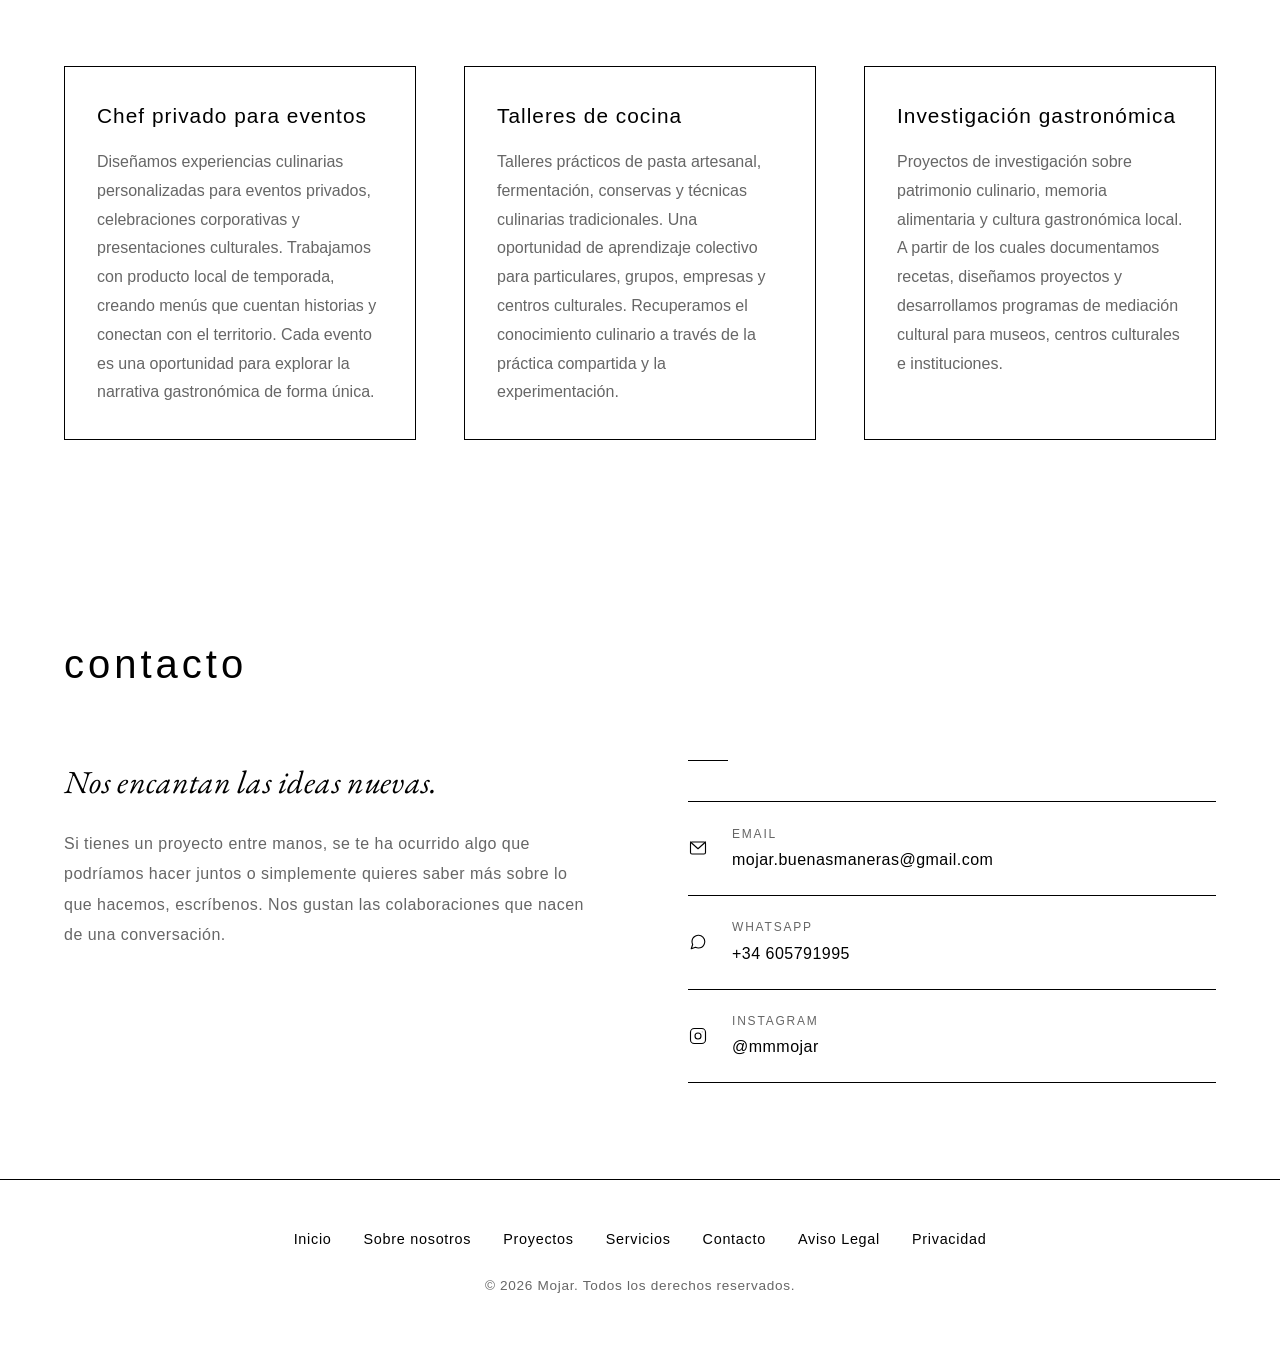
==== commit 9bdd8975: "v4 el menú se esconde al scrollear + cambio de tipos" ====
--- a/index.html
+++ b/index.html
@@ -41,6 +41,11 @@
             border-bottom: 1px solid var(--black);
             z-index: 1000;
             padding: 0.75rem 4rem;
+            transition: transform 0.3s ease;
+        }
+
+        .hidden-nav {
+            transform: translateY(-100%);
         }
 
         .nav-content {
@@ -256,7 +261,9 @@
         }
 
         .member-name {
-            font-size: 1.5rem;
+            font-family: 'EB Garamond', Georgia, serif;
+            font-style: italic;
+            font-size: 1.8rem;
             font-weight: 500;
             margin-bottom: 0.5rem;
             letter-spacing: 0.05em;
@@ -1140,6 +1147,23 @@
         //    alert('Formulario enviado! (Configura tu backend aquí)');
         //});
 
+        // Ocultar/mostrar nav al hacer scroll
+        let lastScrollY = window.scrollY;
+
+        window.addEventListener('scroll', () => {
+            const currentScrollY = window.scrollY;
+
+            if (currentScrollY > lastScrollY && currentScrollY > 100) {
+                // Scrolleando hacia abajo
+                document.querySelector('nav').classList.add('hidden-nav');
+            } else {
+                // Scrolleando hacia arriba
+                document.querySelector('nav').classList.remove('hidden-nav');
+            }
+
+            lastScrollY = currentScrollY;
+        });
+
         // Cargar contenido inicial
         cargarContenido('es');
     </script>
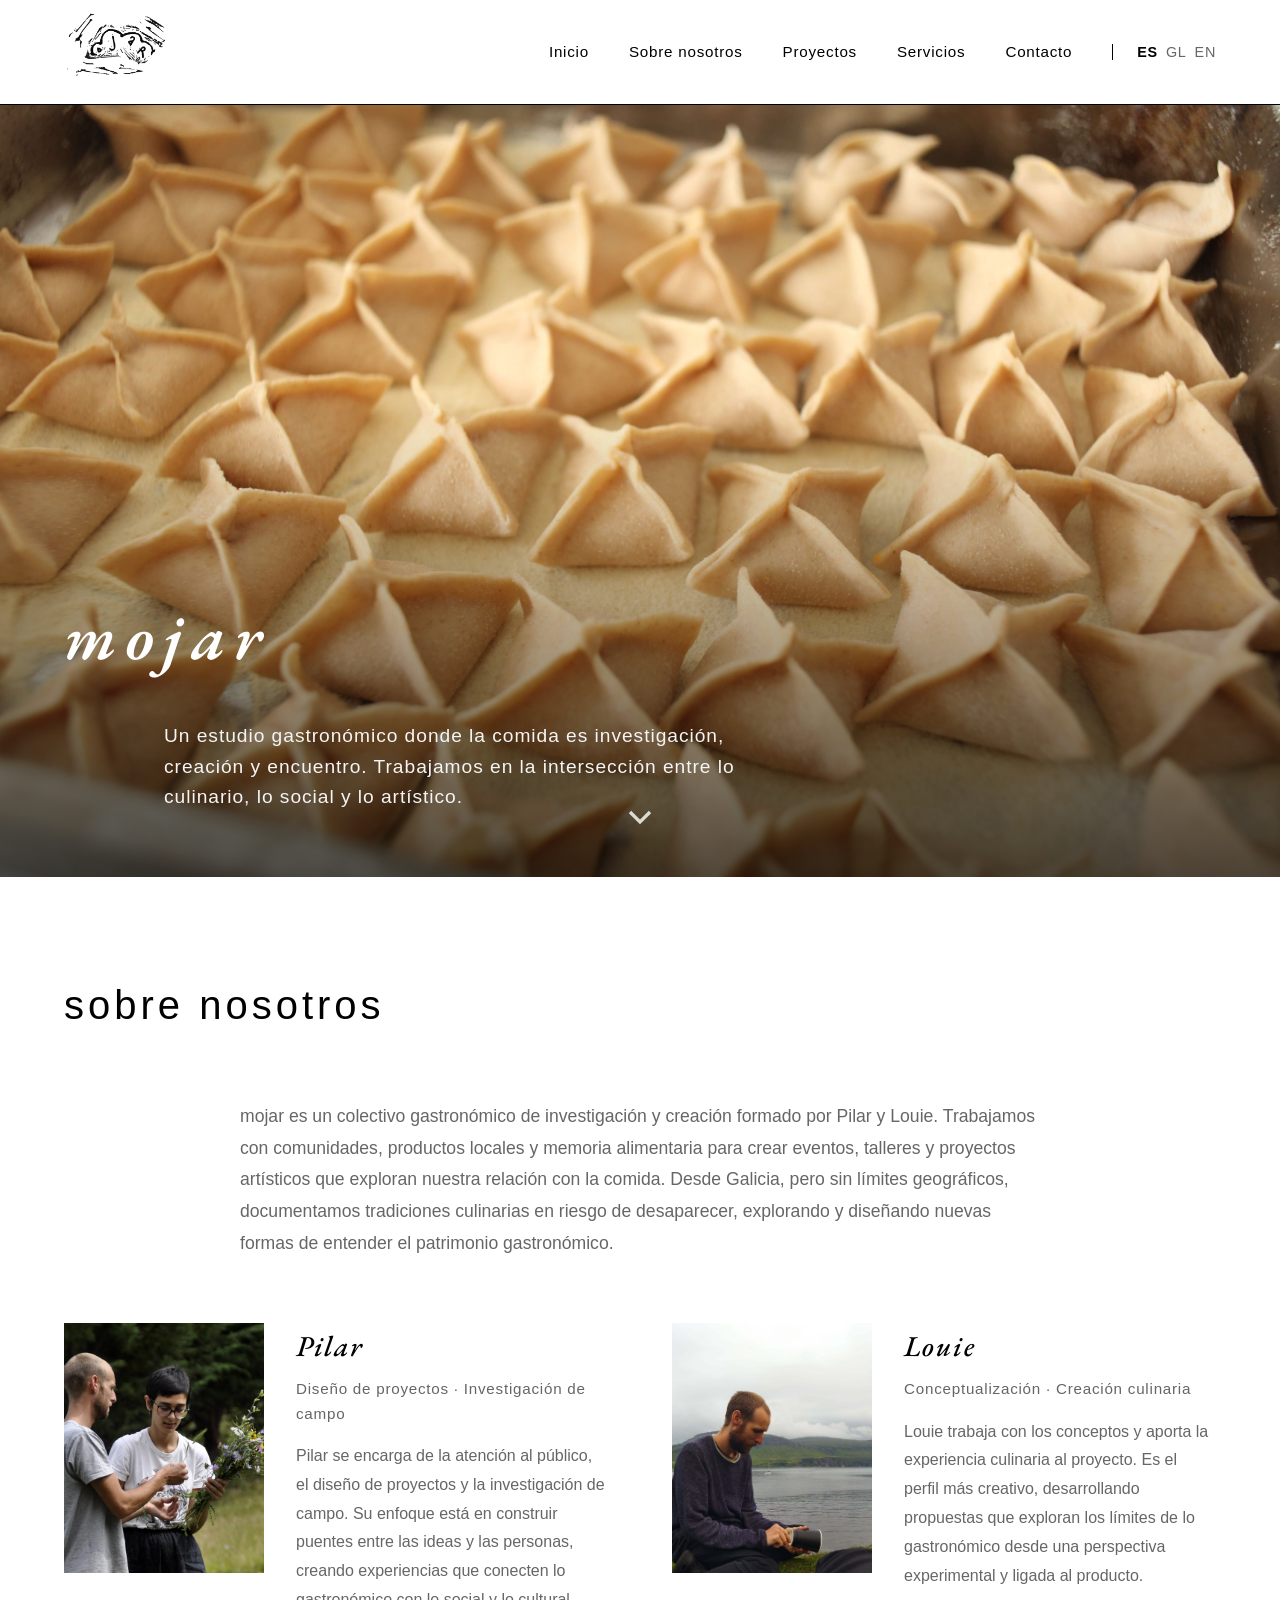
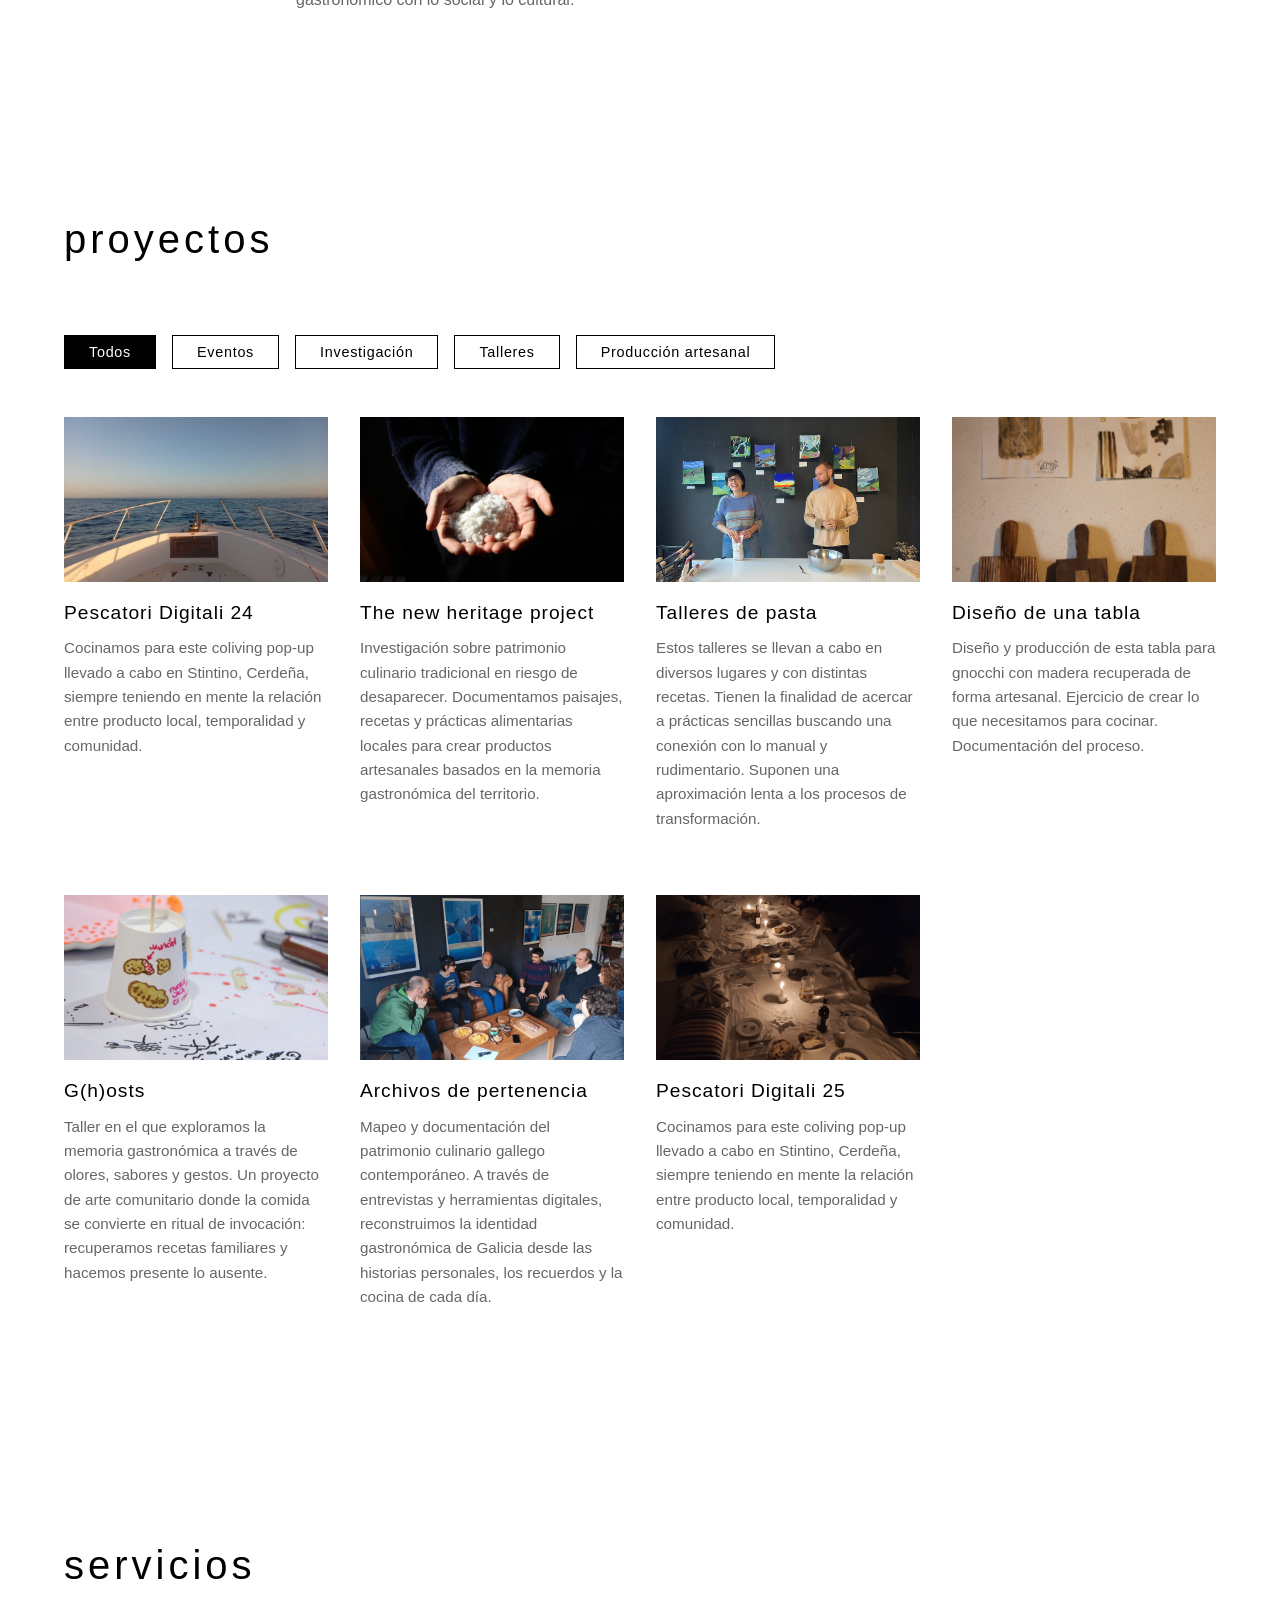
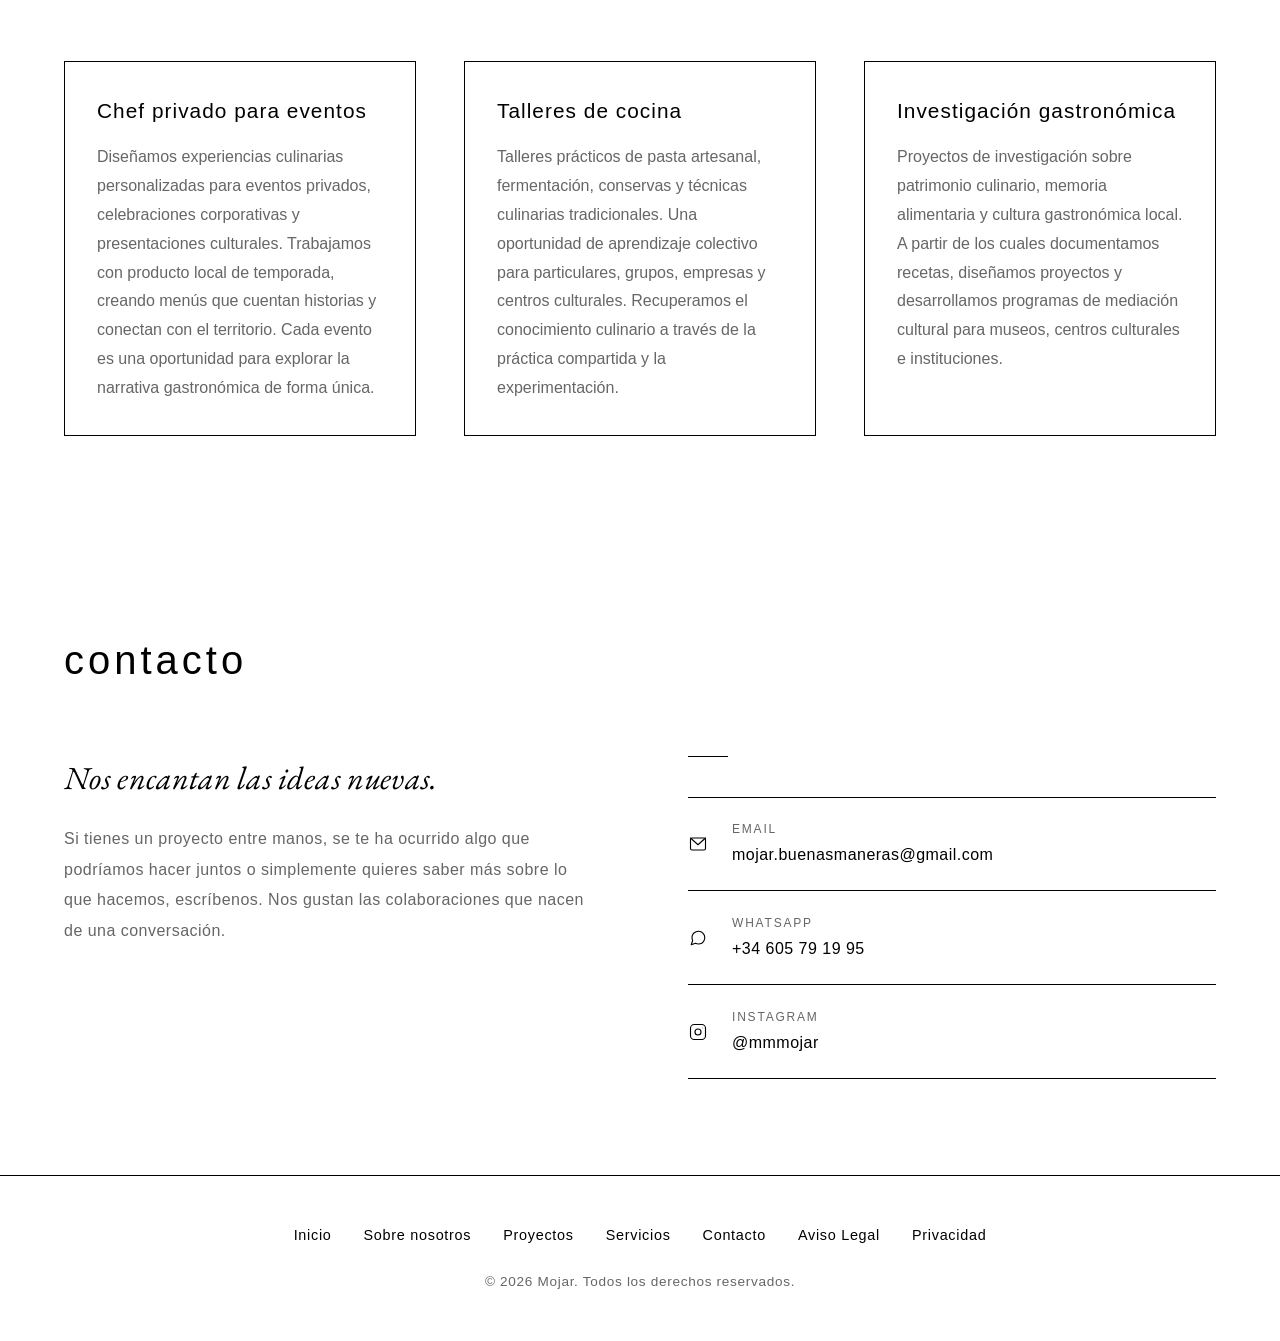
==== commit 5c71a982: "v5 cotacto translate funcionando  traducciones corregidas por IA" ====
--- a/index.html
+++ b/index.html
@@ -888,7 +888,6 @@
     </section>
     -->
 
-    <!-- Contact Section -->
     <section id="contacto">
         <h2 class="section-title" id="contact-title">Contacto</h2>
     
@@ -896,12 +895,8 @@
     
             <!-- Columna izquierda: texto -->
             <div class="contact-left">
-                <p class="contact-tagline">
-                    Nos encantan las ideas nuevas.
-                </p>
-                <p class="contact-body">
-                    Si tienes un proyecto entre manos, se te ha ocurrido algo que podríamos hacer juntos o simplemente quieres saber más sobre lo que hacemos, escríbenos. Nos gustan las colaboraciones que nacen de una conversación.
-                </p>
+                <p class="contact-tagline" id="contact-tagline"></p>
+                <p class="contact-body" id="contact-body"></p>
             </div>
     
             <!-- Columna derecha: datos -->
@@ -909,7 +904,6 @@
                 <div class="contact-divider"></div>
                 <div class="contact-items">
     
-                    <!-- Email -->
                     <a href="mailto:mojar.buenasmaneras@gmail.com" class="contact-item">
                         <div class="contact-icon">
                             <svg viewBox="0 0 24 24">
@@ -918,12 +912,11 @@
                             </svg>
                         </div>
                         <div>
-                            <span class="contact-label">Email</span>
+                            <span class="contact-label" id="contact-label-email"></span>
                             <span class="contact-value">mojar.buenasmaneras@gmail.com</span>
                         </div>
                     </a>
     
-                    <!-- WhatsApp -->
                     <a href="https://wa.me/34605791995" class="contact-item" target="_blank" rel="noopener">
                         <div class="contact-icon">
                             <svg viewBox="0 0 24 24">
@@ -931,12 +924,11 @@
                             </svg>
                         </div>
                         <div>
-                            <span class="contact-label">WhatsApp</span>
-                            <span class="contact-value">+34 605791995</span>
+                            <span class="contact-label" id="contact-label-whatsapp"></span>
+                            <span class="contact-value">+34 605 79 19 95</span>
                         </div>
                     </a>
     
-                    <!-- Instagram -->
                     <a href="https://instagram.com/mmmojar" class="contact-item" target="_blank" rel="noopener">
                         <div class="contact-icon">
                             <svg viewBox="0 0 24 24">
@@ -946,7 +938,7 @@
                             </svg>
                         </div>
                         <div>
-                            <span class="contact-label">Instagram</span>
+                            <span class="contact-label" id="contact-label-instagram"></span>
                             <span class="contact-value">@mmmojar</span>
                         </div>
                     </a>
@@ -956,6 +948,7 @@
     
         </div>
     </section>
+    
     <!-- Contact Form -->
     <!--
     <section id="contacto">
@@ -1085,12 +1078,12 @@
             `).join('');*/
             
             // Contact
-            //document.getElementById('contact-title').textContent = content.contact.title;
-            //document.getElementById('form-name-label').textContent = content.contact.form.name;
-            //document.getElementById('form-email-label').textContent = content.contact.form.email;
-            //document.getElementById('form-subject-label').textContent = content.contact.form.subject;
-            //document.getElementById('form-message-label').textContent = content.contact.form.message;
-            //document.getElementById('form-submit').textContent = content.contact.form.submit;
+            document.getElementById('contact-title').textContent = content.contact.title;
+            document.getElementById('contact-tagline').textContent = content.contact.tagline;
+            document.getElementById('contact-body').textContent = content.contact.body;
+            document.getElementById('contact-label-email').textContent = content.contact.labels.email;
+            document.getElementById('contact-label-whatsapp').textContent = content.contact.labels.whatsapp;
+            document.getElementById('contact-label-instagram').textContent = content.contact.labels.instagram;
             
             // Footer
             document.getElementById('footer-home').textContent = content.nav.home;
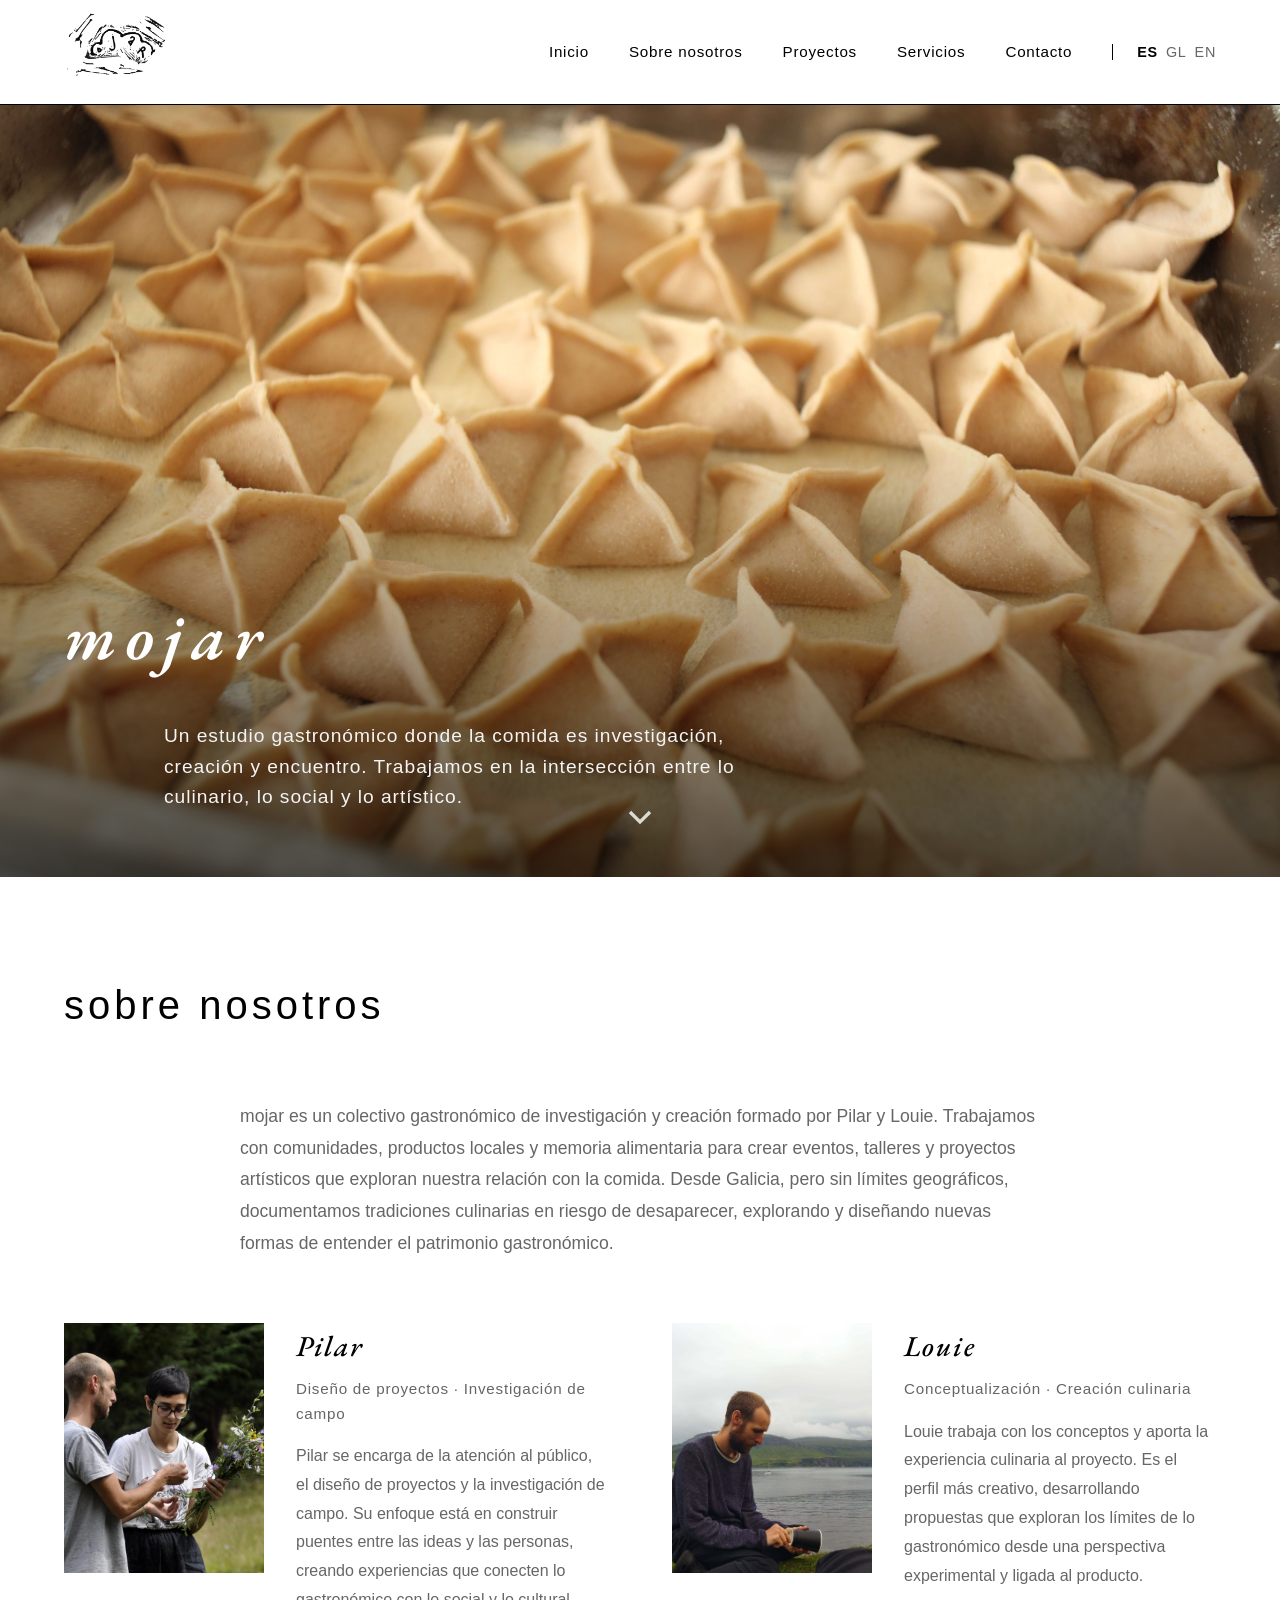
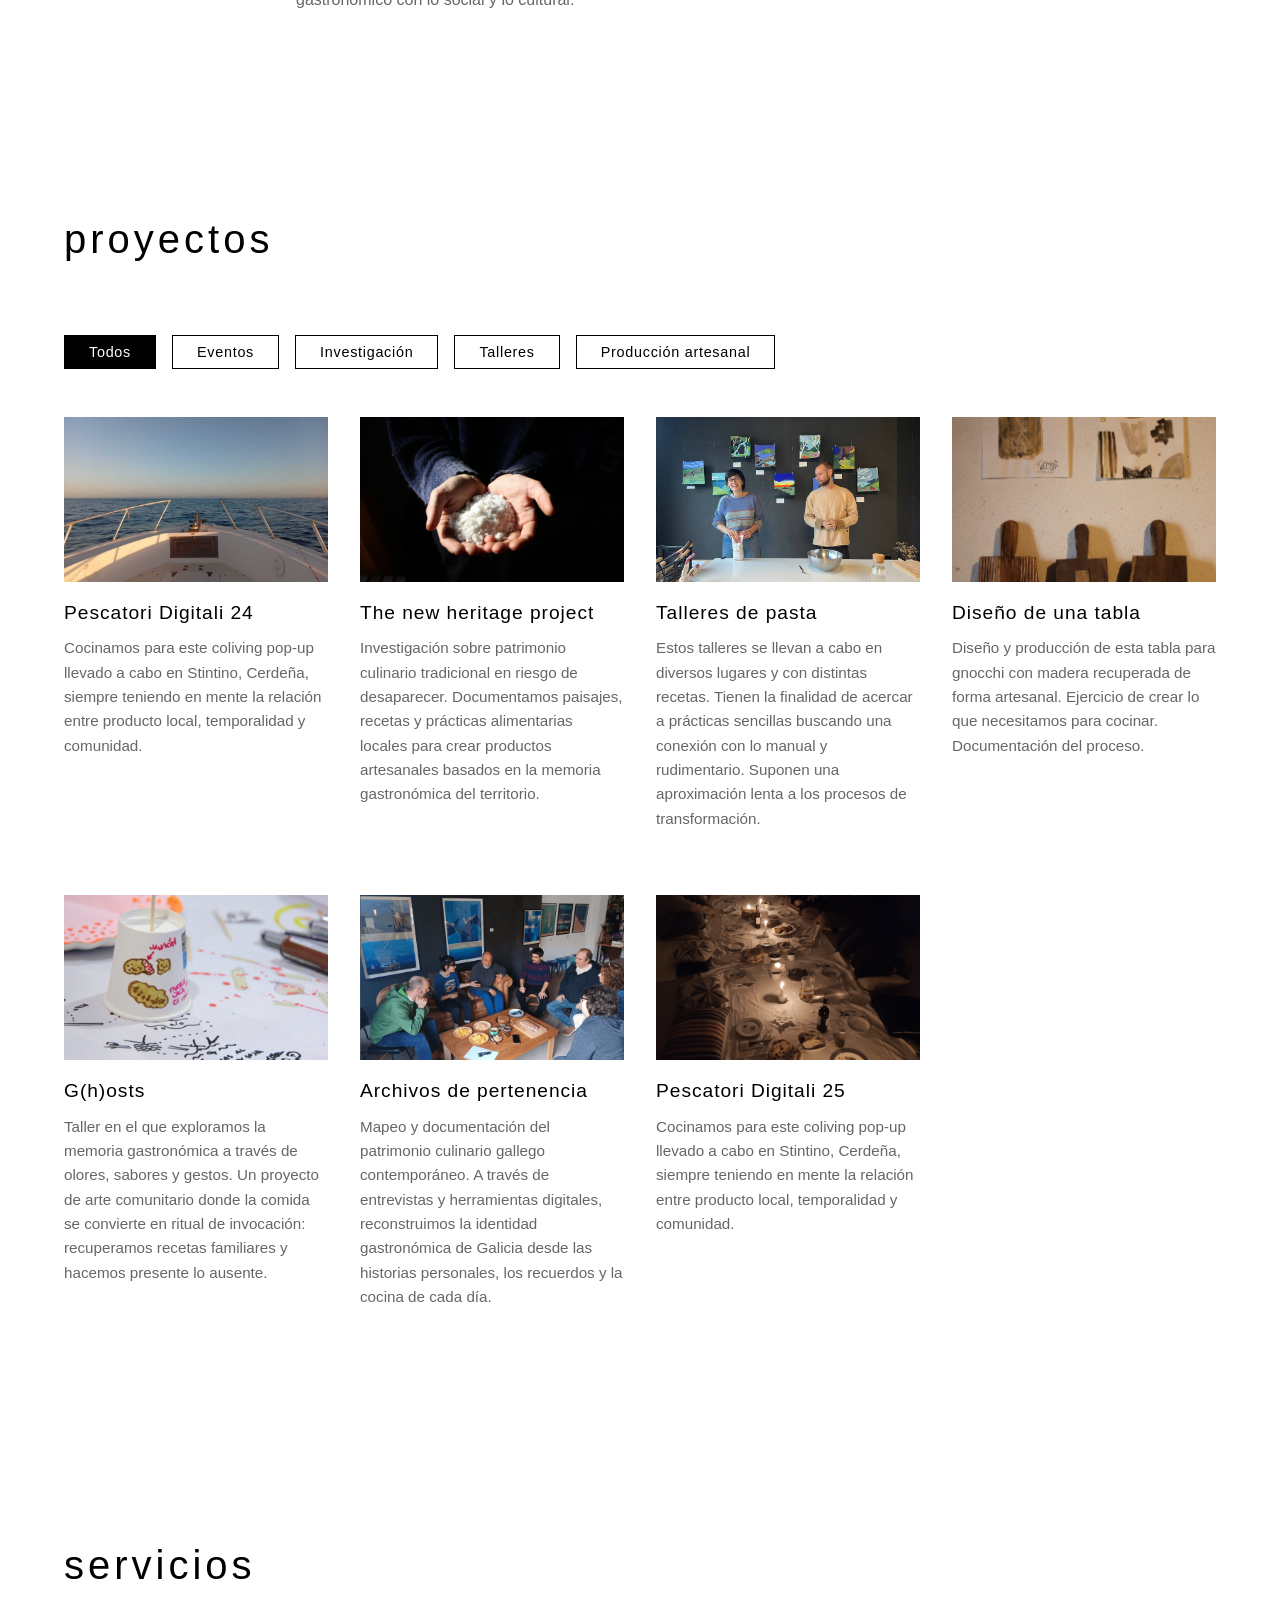
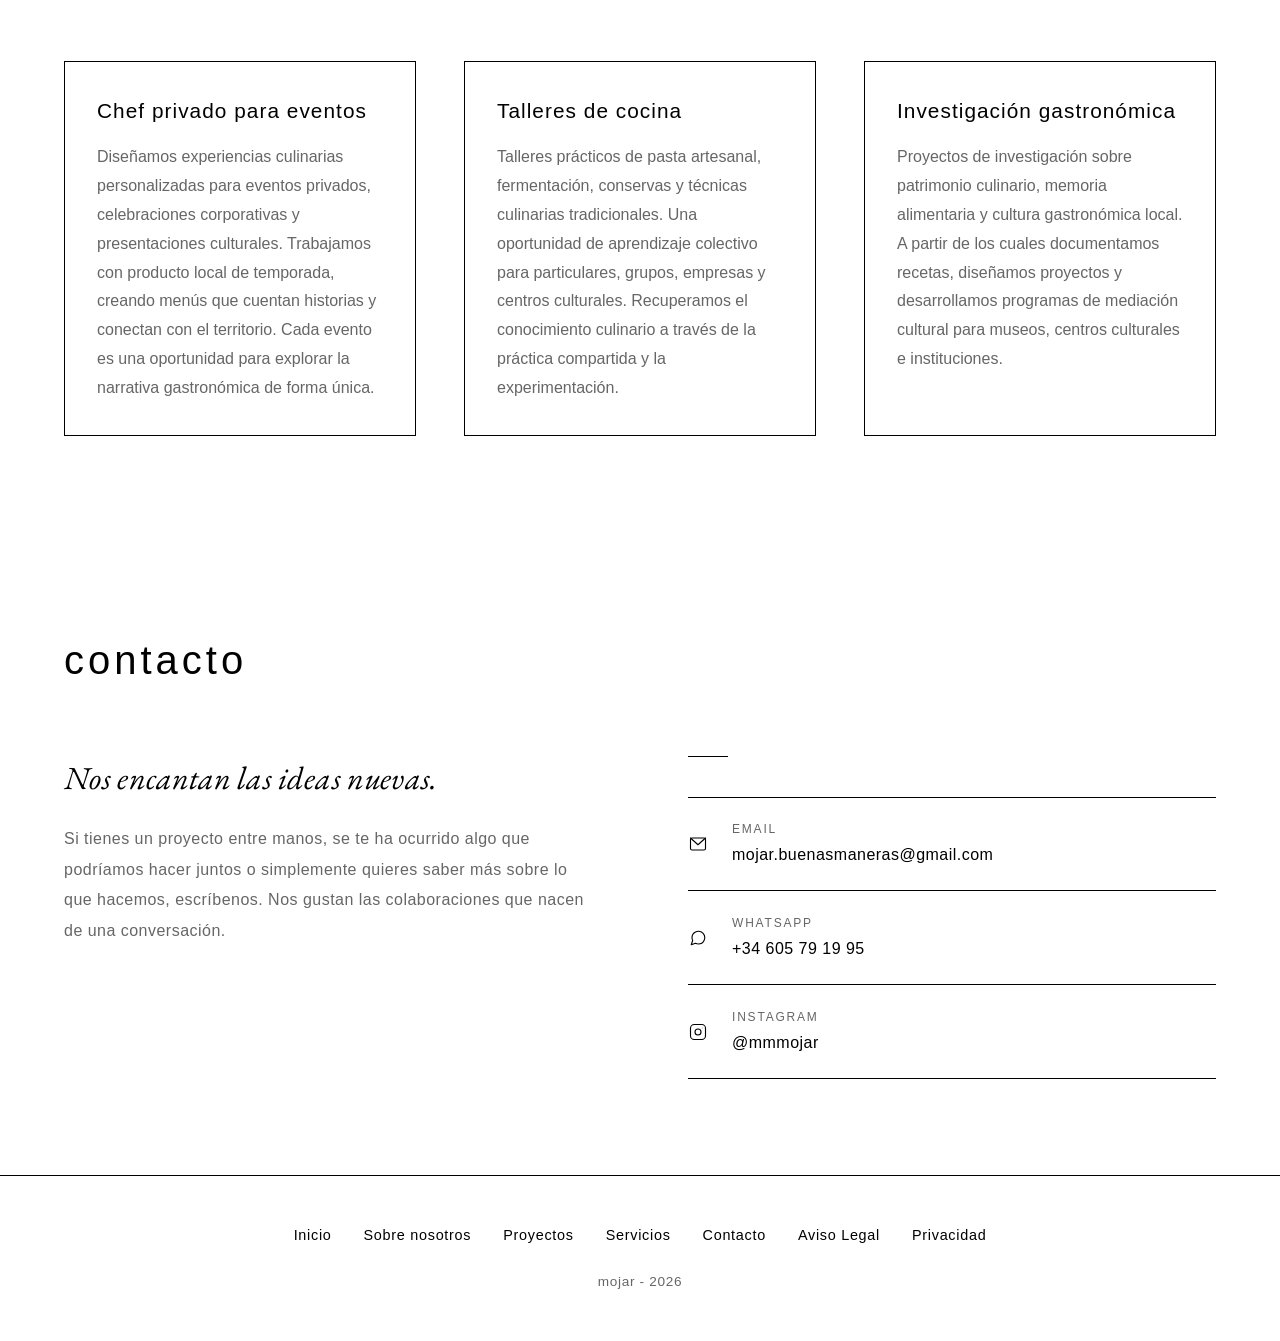
==== commit b89819ac: "v7 solución translate footer" ====
--- a/index.html
+++ b/index.html
@@ -3,8 +3,12 @@
 <head>
     <meta charset="UTF-8">
     <meta name="viewport" content="width=device-width, initial-scale=1.0">
+    <link rel="alternate" hreflang="es" href="https://www.mojar.es?lang=es">
+    <link rel="alternate" hreflang="gl" href="https://www.mojar.es?lang=gl">
+    <link rel="alternate" hreflang="en" href="https://www.mojar.es?lang=en">
+    <link rel="alternate" hreflang="x-default" href="https://www.mojar.es">
+    <title>Mojar - Estudio Gastronómico</title>
     <link href="https://fonts.googleapis.com/css2?family=EB+Garamond:ital,wght@0,400;0,500;1,400&display=swap" rel="stylesheet">
-    <title>Mojar - Estudio Gastronómico</title>
     <style>
         * {
             margin: 0;
@@ -985,16 +989,15 @@
     <footer>
         <div class="footer-content">
             <div class="footer-links">
-                <a href="#inicio">Inicio</a>
-                <a href="#sobre-nosotros">Sobre nosotros</a>
-                <a href="#proyectos">Proyectos</a>
-                <a href="#servicios">Servicios</a>
-                <!-- <a href="#blog">Blog</a> -->
-                <a href="#contacto">Contacto</a>
+                <a href="#inicio" id="footer-home">Inicio</a>
+                <a href="#sobre-nosotros" id="footer-about">Sobre nosotros</a>
+                <a href="#proyectos" id="footer-projects">Proyectos</a>
+                <a href="#servicios" id="footer-services">Servicios</a>
+                <a href="#contacto" id="footer-contact">Contacto</a>
                 <a href="aviso-legal.html">Aviso Legal</a>
                 <a href="privacidad.html">Privacidad</a>
             </div>
-            <p class="copyright">© 2026 Mojar. Todos los derechos reservados.</p>
+            <p class="copyright" id="footer-rights"></p>
         </div>
     </footer>
 
@@ -1097,13 +1100,31 @@
 
         // Language selector
         const langBtns = document.querySelectorAll('.lang-btn');
-        let currentLang = 'es';
+
+        // Detectar idioma desde URL o usar español por defecto
+        const urlParams = new URLSearchParams(window.location.search);
+        let currentLang = urlParams.get('lang') || 'es';
+
+        // Asegurarse de que el idioma existe
+        if (!['es', 'gl', 'en'].includes(currentLang)) currentLang = 'es';
+
+        // Marcar botón activo
+        langBtns.forEach(btn => {
+            if (btn.dataset.lang === currentLang) btn.classList.add('active');
+            else btn.classList.remove('active');
+        });
 
         langBtns.forEach(btn => {
             btn.addEventListener('click', () => {
+            const lang = btn.dataset.lang;
+                // Cambiar URL sin recargar la página
+                const url = new URL(window.location);
+                url.searchParams.set('lang', lang);
+                window.history.pushState({}, '', url);
+
                 langBtns.forEach(b => b.classList.remove('active'));
                 btn.classList.add('active');
-                currentLang = btn.dataset.lang;
+                currentLang = lang;
                 cargarContenido(currentLang);
             });
         });
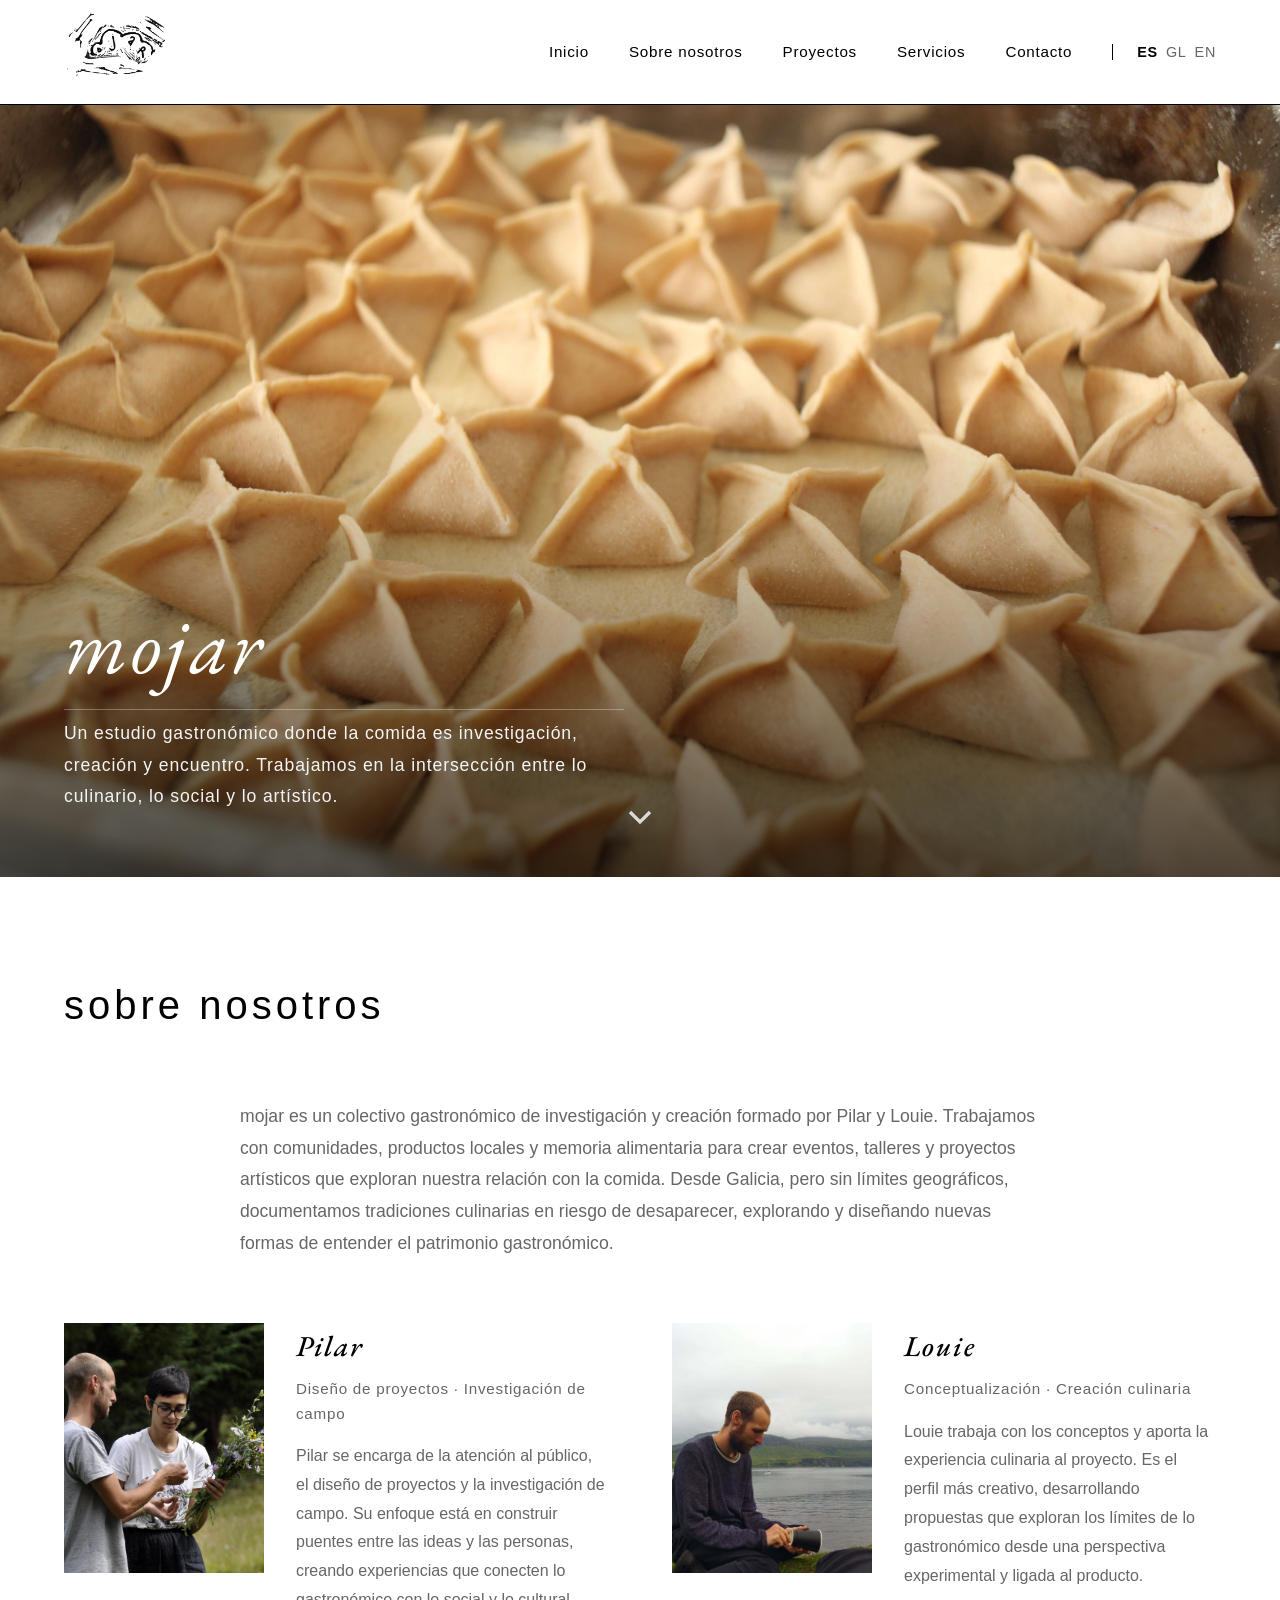
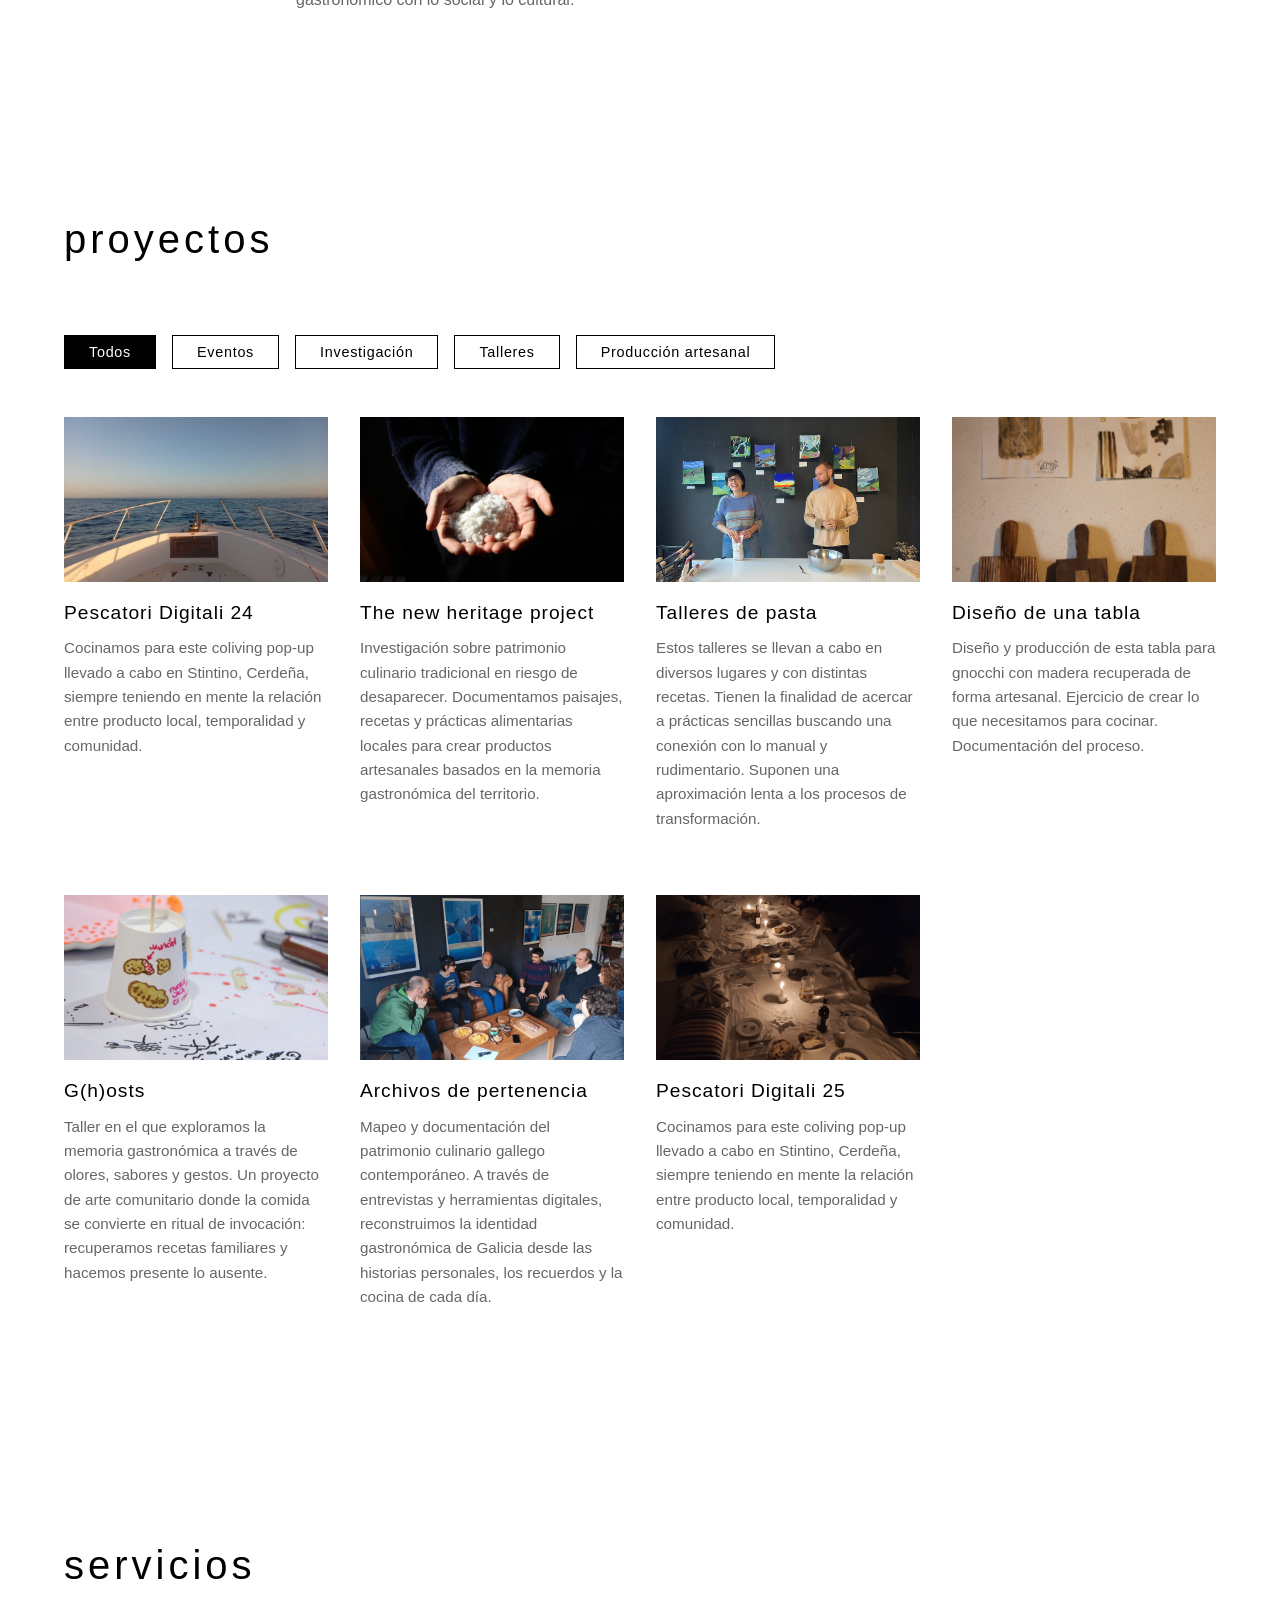
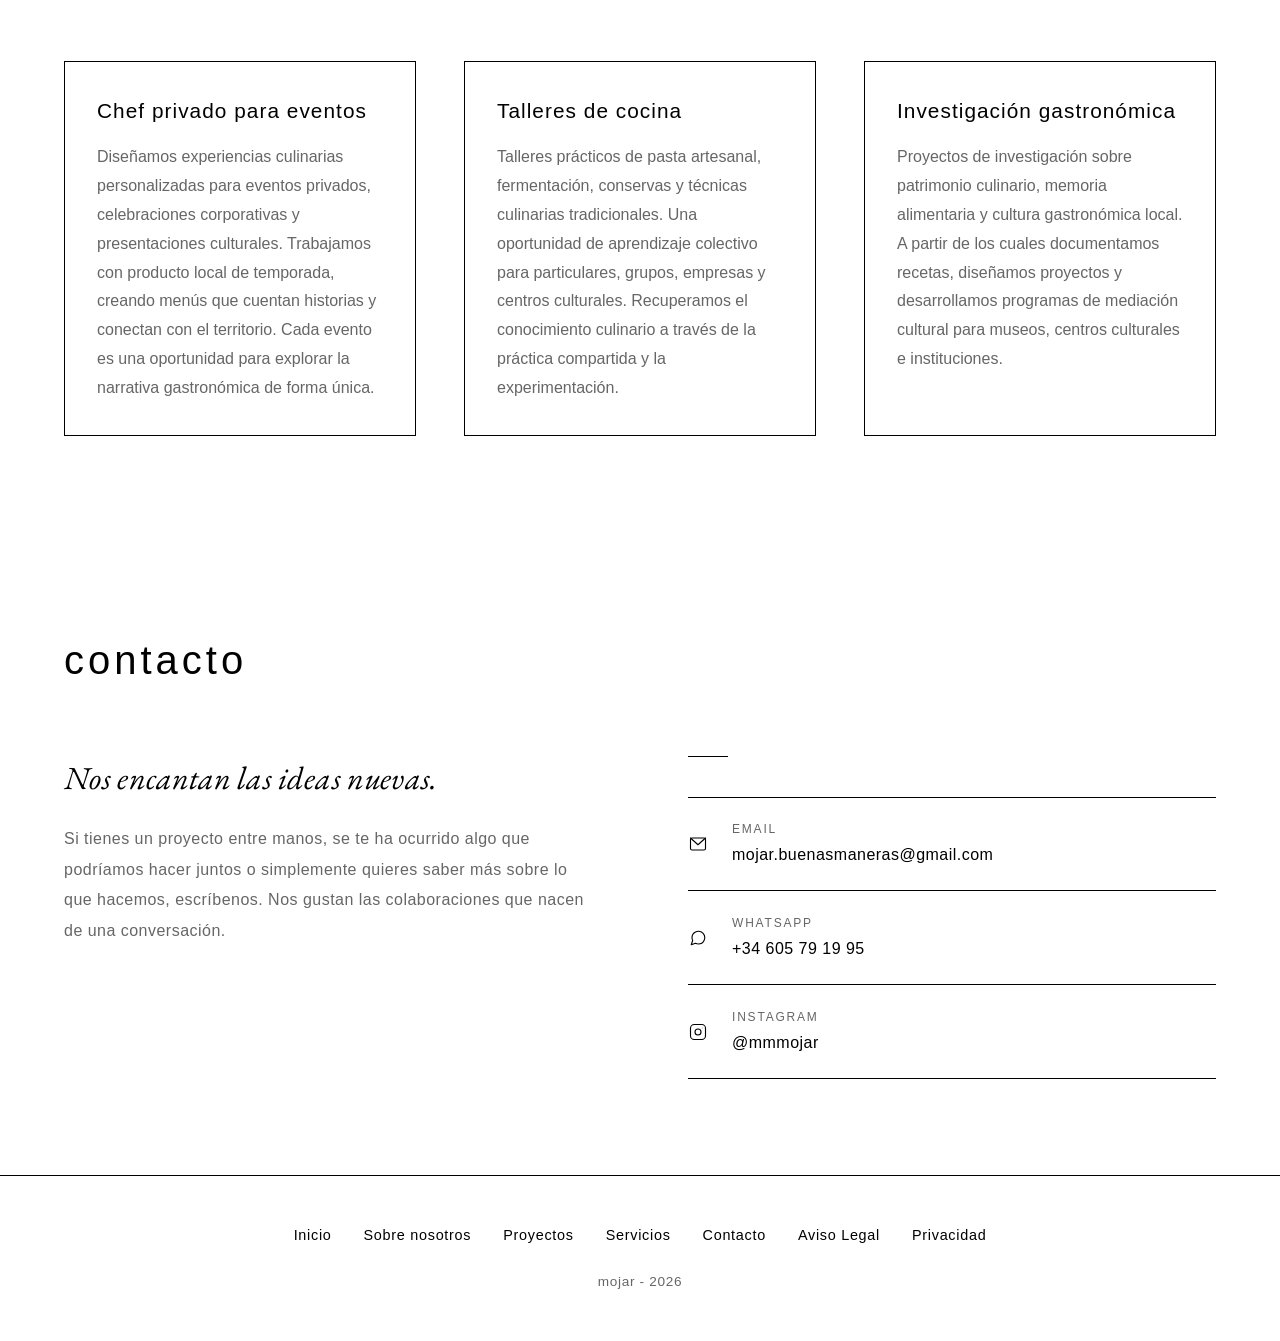
==== commit 3066bcde: "v8 alineo de hero" ====
--- a/index.html
+++ b/index.html
@@ -153,24 +153,26 @@
             z-index: 2;
         }
 
-
         .hero h1 {
-            font-size: 4rem;
+            font-size: 5rem;
             font-style: italic;
-            font-weight: 600;
-            letter-spacing: 0.15em;
-            margin-bottom: 2rem;
+            font-weight: 400;
+            letter-spacing: 0.05em;
+            margin-bottom: 1.5rem;
             text-transform: lowercase;
             font-family: 'EB Garamond', Georgia, serif;
             color: var(--white);
-        }
-
+            line-height: 1;
+    }
         .hero p {
-            font-size: 1.2rem;
-            max-width: 600px;
-            margin: 0 auto;
+            font-size: 1.1rem;
+            max-width: 560px;
+            margin: 0;
             color: var(--light-gray);
             letter-spacing: 0.05em;
+            line-height: 1.8;
+            padding-top: 0.5rem;
+            border-top: 1px solid rgba(255,255,255,0.3);
         }
 
         /* Flecha scroll down */
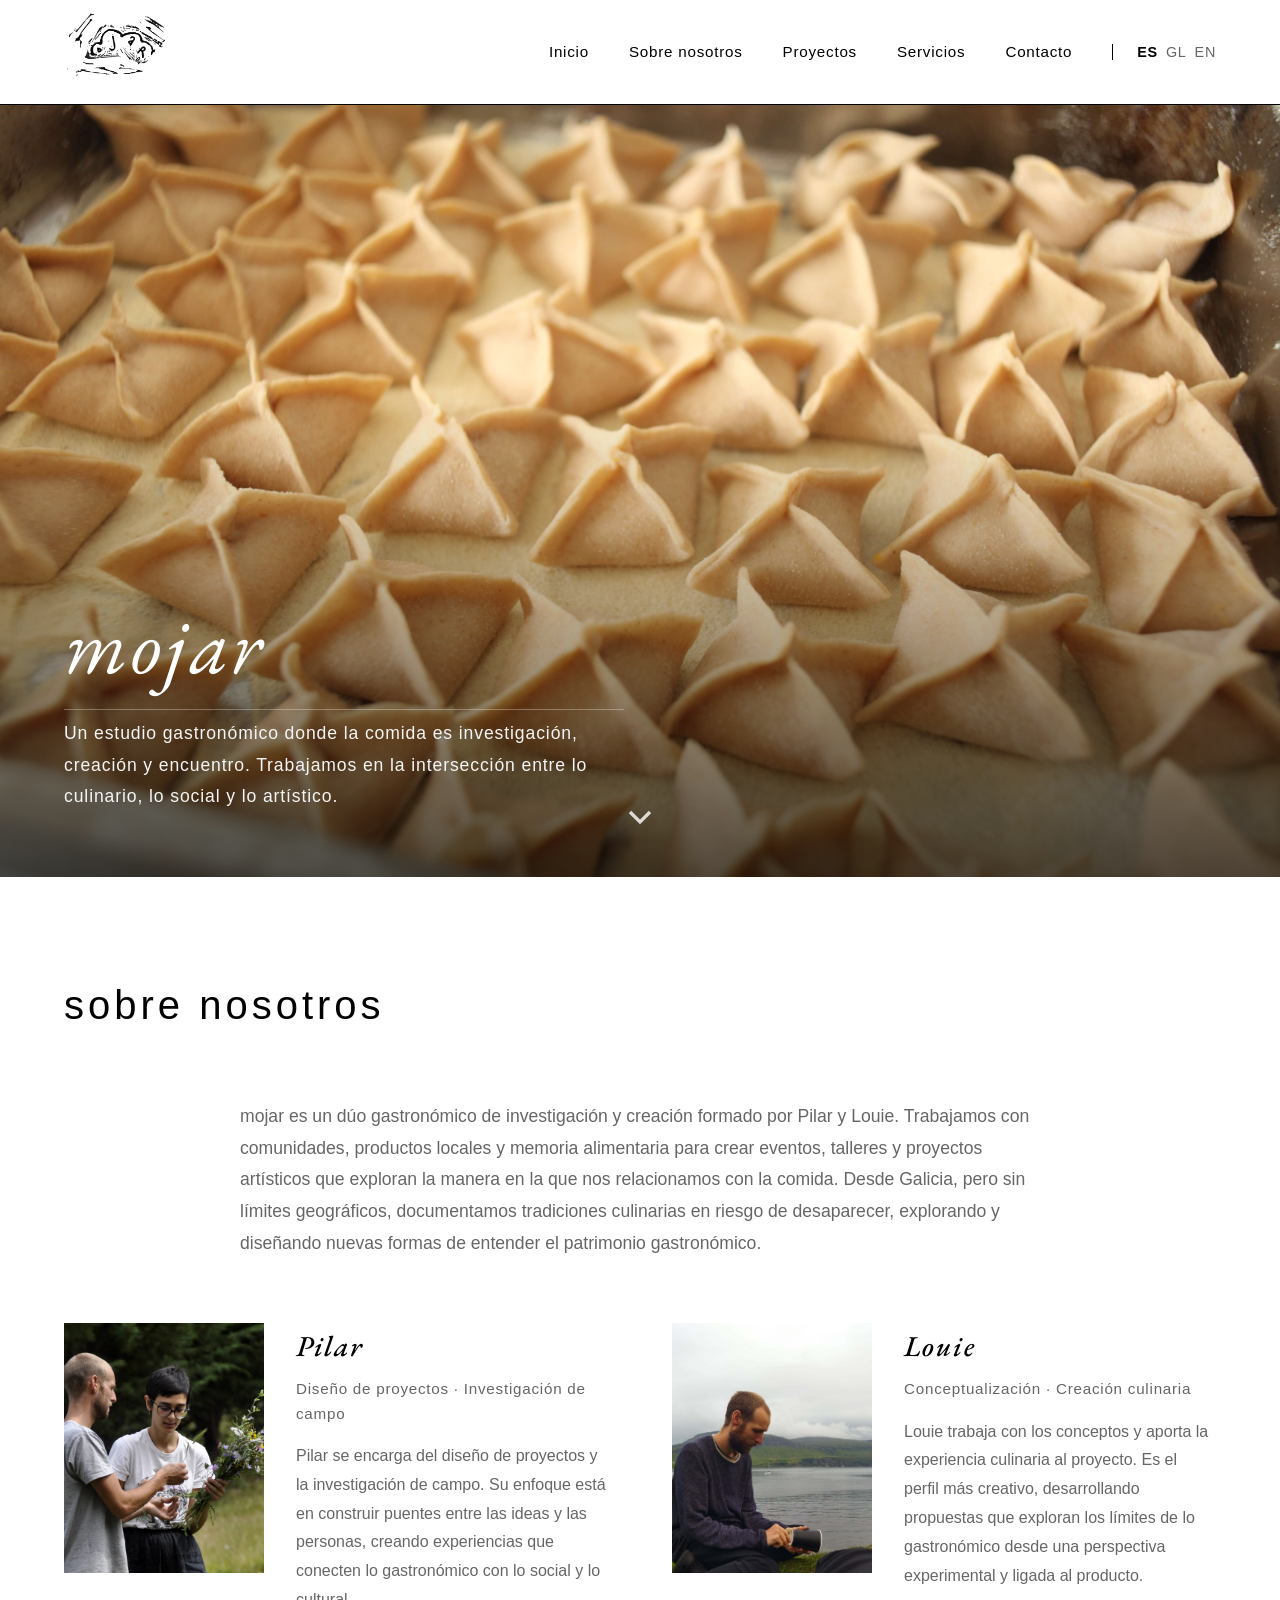
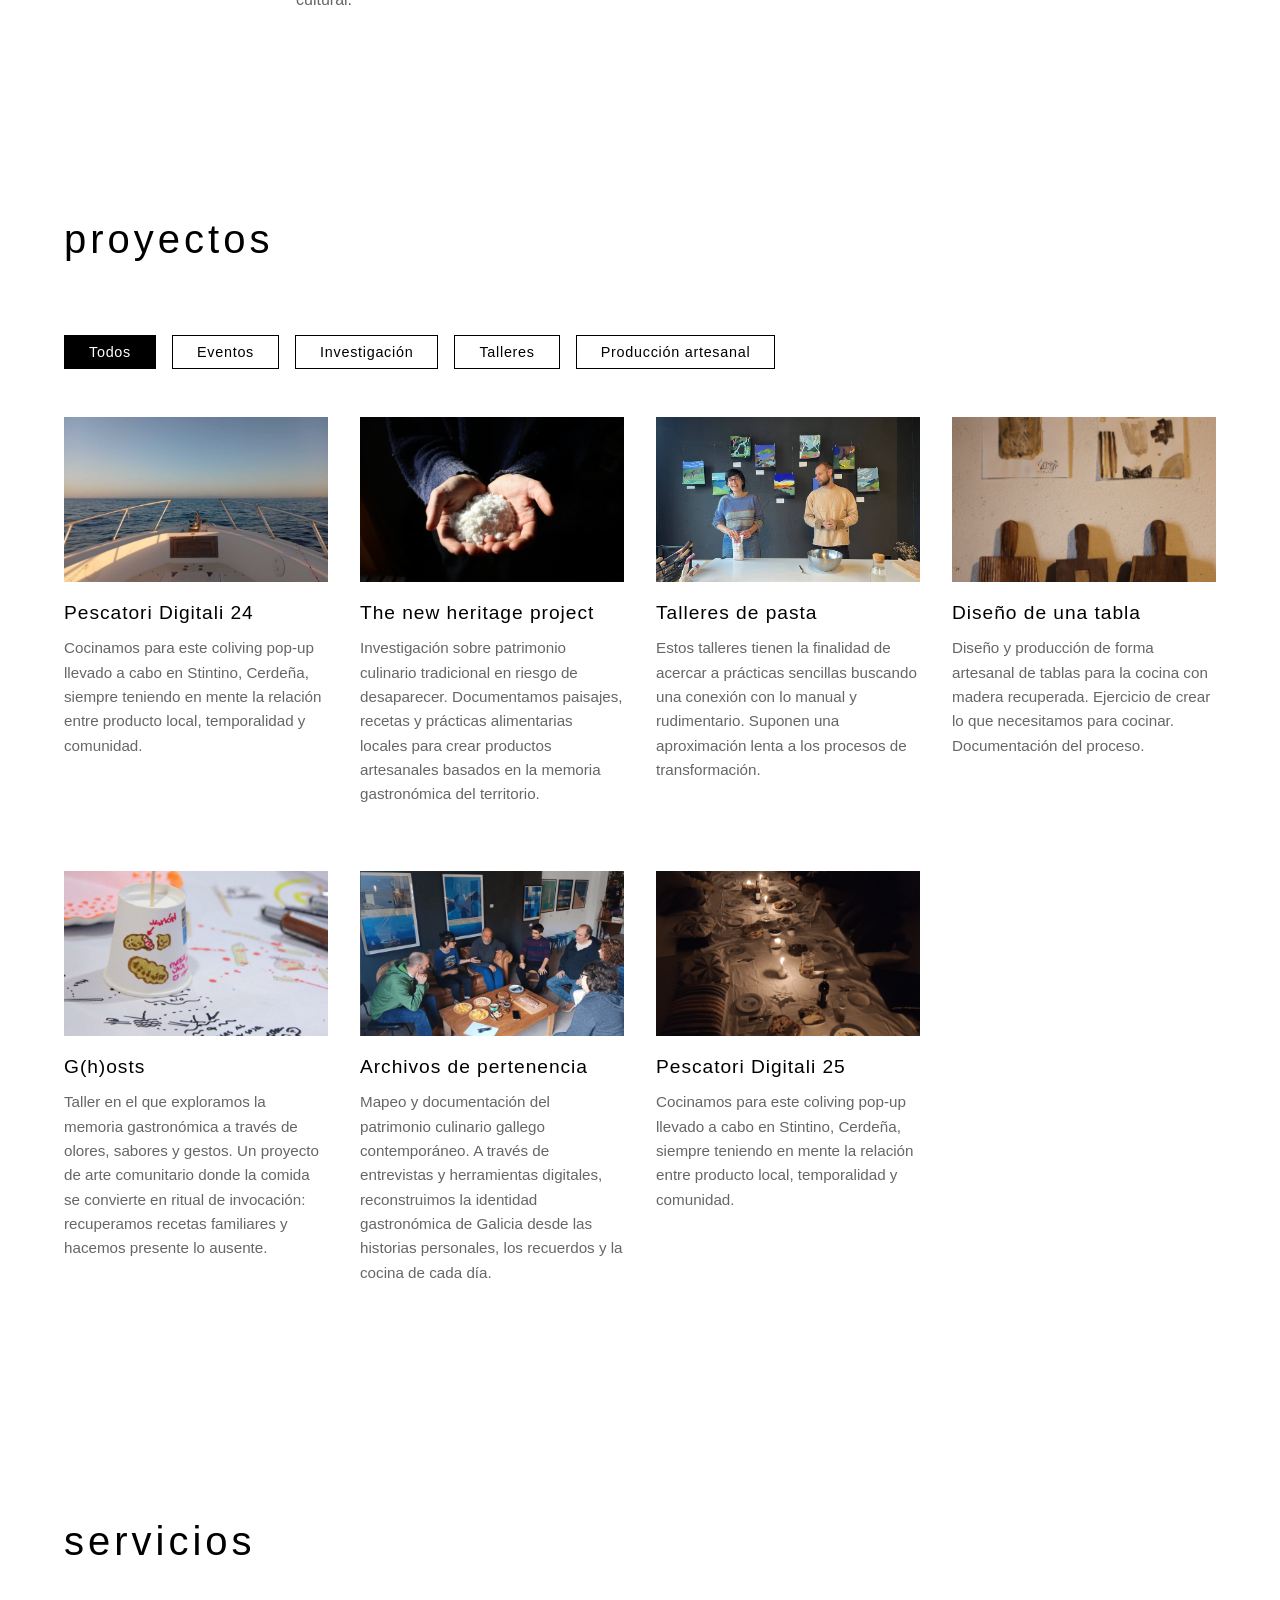
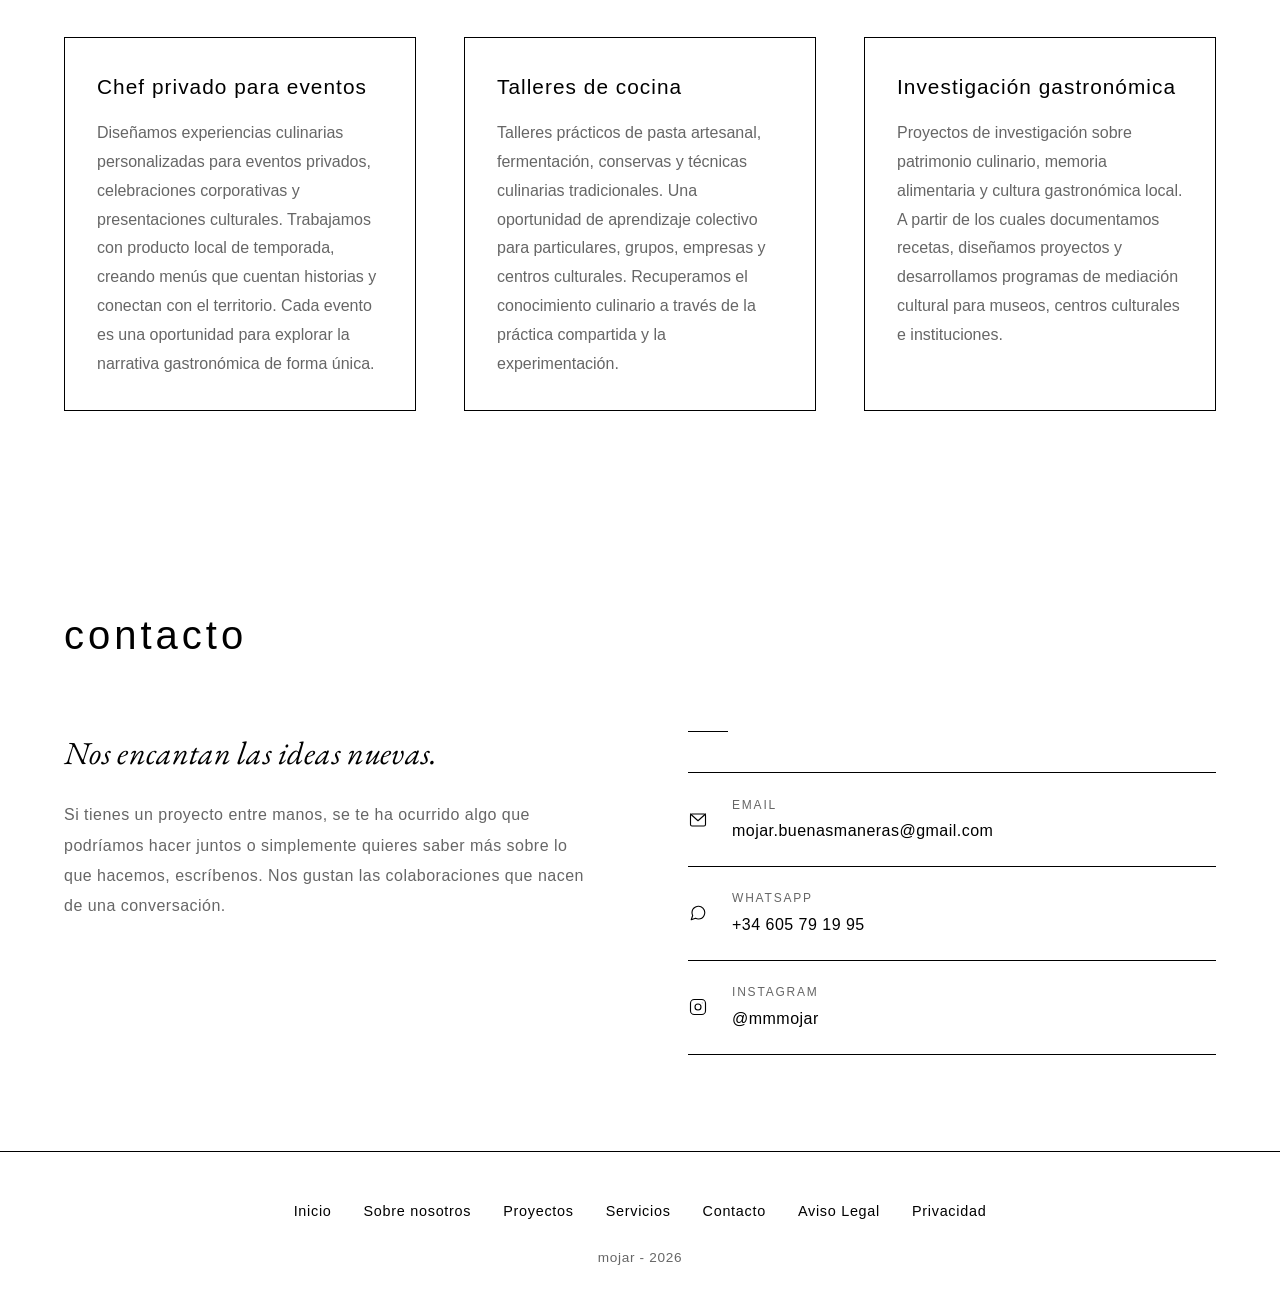
==== commit 02126bcc: "Update index.html" ====
--- a/index.html
+++ b/index.html
@@ -1,13 +1,21 @@
 <!DOCTYPE html>
 <html lang="es">
 <head>
+    <link rel="preload" as="image" href="imagenes/hero.JPG" fetchpriority="high">
     <meta charset="UTF-8">
     <meta name="viewport" content="width=device-width, initial-scale=1.0">
+    <meta name="description" content="Mojar es un estudio gastronómico de investigación y creación. Cocinamos, documentamos y creamos proyectos en torno a la comida y el territorio desde Galicia.">
     <link rel="alternate" hreflang="es" href="https://www.mojar.es?lang=es">
     <link rel="alternate" hreflang="gl" href="https://www.mojar.es?lang=gl">
     <link rel="alternate" hreflang="en" href="https://www.mojar.es?lang=en">
     <link rel="alternate" hreflang="x-default" href="https://www.mojar.es">
     <title>Mojar - Estudio Gastronómico</title>
+    <meta property="og:title" content="Mojar — Estudio Gastronómico">
+    <meta property="og:description" content="Cocinamos, investigamos y creamos proyectos en torno a la comida y el territorio.">
+    <meta property="og:image" content="https://www.mojar.es/imagenes/hero.jpg">
+    <meta property="og:url" content="https://www.mojar.es">
+    <meta property="og:type" content="website">
+    <link rel="preconnect" href="https://fonts.gstatic.com" crossorigin>
     <link href="https://fonts.googleapis.com/css2?family=EB+Garamond:ital,wght@0,400;0,500;1,400&display=swap" rel="stylesheet">
     <style>
         * {
